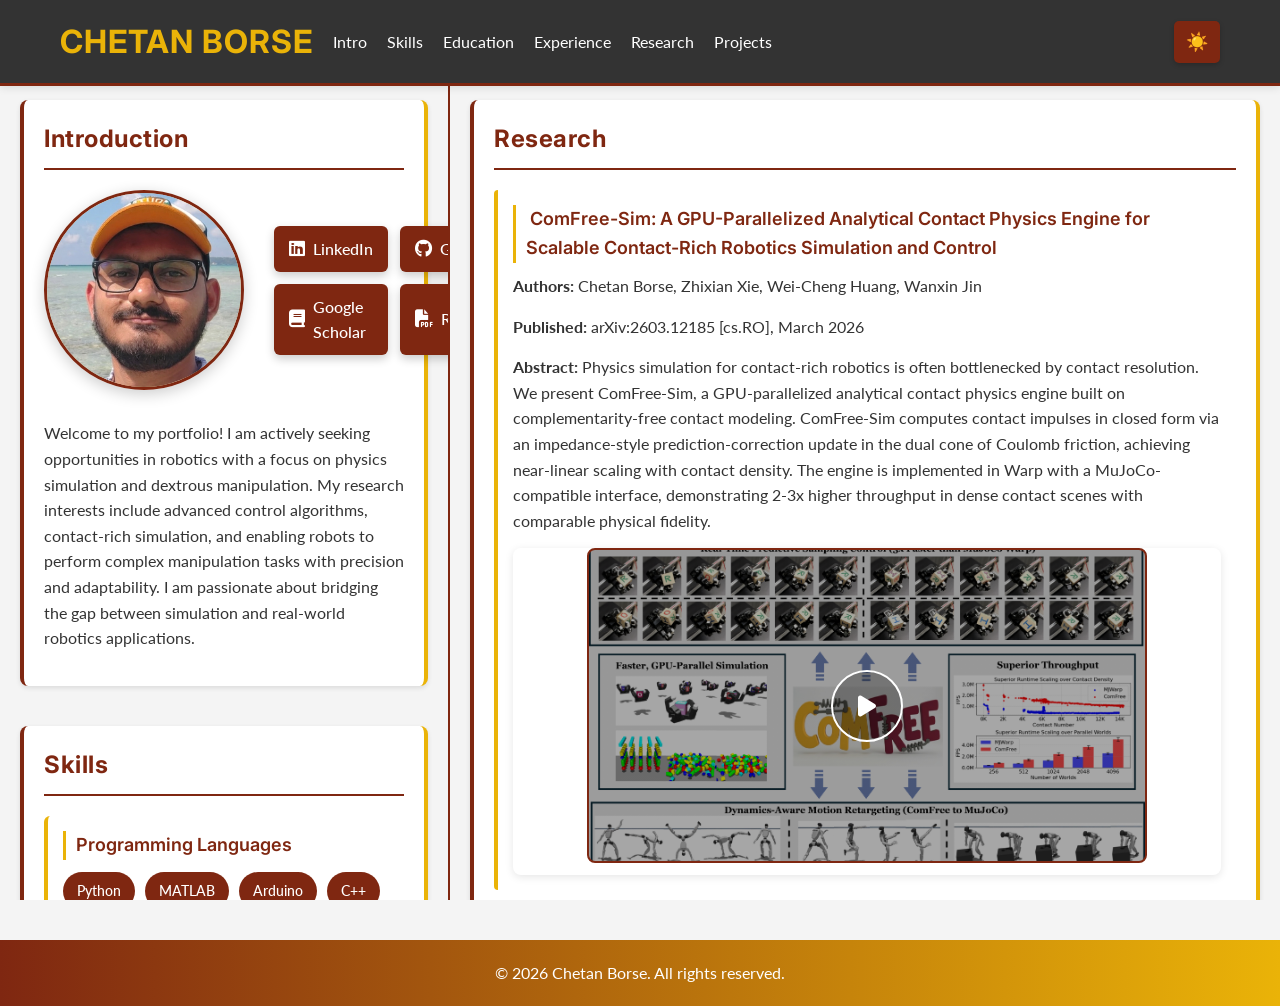
==== index.html @ cc803d91 "Use images/icon.png as site favicon" ====
<!DOCTYPE html>
<html lang="en">
<head>
    <meta charset="UTF-8">
    <meta name="viewport" content="width=device-width, initial-scale=1.0">
    <script>
        (function () {
            if (window.location.pathname.endsWith('/mobile.html')) {
                return;
            }

            const ua = navigator.userAgent || navigator.vendor || window.opera;
            const isPhoneByUA = /iPhone|Android.+Mobile|Windows Phone|BlackBerry|Opera Mini|IEMobile/i.test(ua);
            const isNarrowTouchDevice = window.matchMedia('(max-width: 768px)').matches && window.matchMedia('(pointer: coarse)').matches;
            const isPhone = isPhoneByUA || isNarrowTouchDevice;

            if (isPhone) {
                window.location.replace('/mobile.html');
            }
        })();
    </script>
    <title>Chetan Borse</title>
    <link rel="icon" type="image/png" href="images/icon.png">
    <link rel="apple-touch-icon" href="images/icon.png">
    <link rel="stylesheet" href="https://cdnjs.cloudflare.com/ajax/libs/font-awesome/6.4.0/css/all.min.css">
    <link rel="stylesheet" href="css/style.css">
</head>
<body>
    <header>
        <nav>
            <div class="nav-container">
                <h1>CHETAN BORSE</h1>
                <ul>
                    <li><a href="#intro">Intro</a></li>
                    <li><a href="#skills">Skills</a></li>
                    <li><a href="#education">Education</a></li>
                    <li><a href="#experience">Experience</a></li>
                    <li><a href="#research">Research</a></li>
                    <li><a href="#projects">Projects</a></li>
                </ul>
                <button id="mode-toggle" class="nav-btn">☀️</button>
                <button id="theme-cycle" class="nav-btn">🎨</button>
            </div>
        </nav>
    </header>

    <!-- Floating Spotify Player (disabled)
    <div id="spotify-widget" class="spotify-widget">
        <span id="play-prompt" class="play-prompt">Click to play 🎶<br></span>
        <div class="spotify-widget-header" id="spotify-widget-header">
            <span>🎵 Now Playing</span>
            <button id="spotify-collapse-btn" class="spotify-collapse-btn">−</button>
        </div>
        <div class="spotify-widget-content" id="spotify-widget-content">
            <iframe id="spotify-iframe" src="https://open.spotify.com/embed/playlist/29OulTJXxAycqLHrFMNLlX?utm_source=generator" width="100%" height="80" frameBorder="0" allowfullscreen="" allow="autoplay; clipboard-write; encrypted-media; fullscreen; picture-in-picture" loading="lazy"></iframe>
        </div>
    </div>
    -->

    <main>
        <div class="columns-container">
            <div class="column left-column">
                <section id="intro">
                    <h2>Introduction</h2>
                    <div class="intro-container">
                        <div class="intro-top">
                            <img src="images/photo.png" alt="Profile Photo" class="profile-photo">
                            <div class="social-links-intro">
                                <a href="https://linkedin.com/in/chetanborse1999" target="_blank" class="social-link">
                                    <i class="fab fa-linkedin"></i> LinkedIn
                                </a>
                                <a href="https://github.com/chetanborse1999" target="_blank" class="social-link">
                                    <i class="fab fa-github"></i> GitHub
                                </a>
                                <a href="https://scholar.google.com/citations?view_op=list_works&hl=en&authuser=1&hl=en&user=rGBt9IkAAAAJ&authuser=1" target="_blank" class="social-link">
                                    <i class="fas fa-book"></i> Google Scholar
                                </a>
                                <a href="/files/Chetan_Borse_Resume.pdf" target="_blank" rel="noopener noreferrer" class="social-link">
                                    <i class="fas fa-file-pdf"></i> Resume
                                </a>
                            </div>
                        </div>
                        <div class="intro-content">
                            <p>Welcome to my portfolio! I am actively seeking opportunities in robotics with a focus on physics simulation and dextrous manipulation. My research interests include advanced control algorithms, contact-rich simulation, and enabling robots to perform complex manipulation tasks with precision and adaptability. I am passionate about bridging the gap between simulation and real-world robotics applications.</p>
                        </div>
                    </div>
                </section>

                <section id="skills">
                    <h2>Skills</h2>
                    <div class="skills-container">
                        <div class="skill-category">
                            <h3>Programming Languages</h3>
                            <div class="skill-tags">
                                <span class="skill-tag">Python</span>
                                <span class="skill-tag">MATLAB</span>
                                <span class="skill-tag">Arduino</span>
                                <span class="skill-tag">C++</span>
                                <span class="skill-tag">Bash</span>
                            </div>
                        </div>
                        <div class="skill-category">
                            <h3>Robotics & Tools</h3>
                            <div class="skill-tags">
                                <span class="skill-tag">ROS</span>
                                <span class="skill-tag">GazeboSim</span>
                                <span class="skill-tag">MuJoCo</span>
                                <span class="skill-tag">NVIDIA Warp</span>
                                <span class="skill-tag">MPC</span>
                                <span class="skill-tag">PyTorch</span>
                            </div>
                        </div>
                        <div class="skill-category">
                            <h3>Design & Manufacturing</h3>
                            <div class="skill-tags">
                                <span class="skill-tag">3D Modeling & Drafting</span>
                                <span class="skill-tag">Solidworks</span>
                                <span class="skill-tag">Fusion360</span>
                                <span class="skill-tag">Cura</span>
                                <span class="skill-tag">3D Printing</span>
                            </div>
                        </div>
                        <div class="skill-category">
                            <h3>Soft Skills</h3>
                            <div class="skill-tags">
                                <span class="skill-tag">Teamwork</span>
                                <span class="skill-tag">Communication & Documentation</span>
                                <span class="skill-tag">Adaptability & Initiative</span>
                            </div>
                        </div>
                    </div>
                </section>

                <section id="education">
                    <h2>Education</h2>
                    <div class="education-item">
                        <div class="education-logo-section">
                            <a href="https://www.asu.edu/" target="_blank" rel="noopener noreferrer" class="entity-link">
                                <img src="images/asu-logo.png" alt="Arizona State University" class="education-logo">
                            </a>
                            <a href="https://www.asu.edu/" target="_blank" rel="noopener noreferrer" class="education-logo-name entity-link">Arizona State University</a>
                        </div>
                        <div class="education-program">Master of Science: Robotics and Autonomous System</div>
                        <div class="education-gpa">GPA: 4.00</div>
                    </div>
                    <div class="education-item">
                        <div class="education-logo-section">
                            <a href="https://vjti.ac.in/" target="_blank" rel="noopener noreferrer" class="entity-link">
                                <img src="images/vjti-logo.png" alt="Veermata Jijabai Technological Institute" class="education-logo">
                            </a>
                            <a href="https://vjti.ac.in/" target="_blank" rel="noopener noreferrer" class="education-logo-name entity-link">VJTI</a>
                        </div>
                        <div class="education-program">Bachelor of Technology: Production Engineering</div>
                        <div class="education-gpa">CPI: 7.08/10</div>
                    </div>
                </section>

                <section id="experience">
                    <h2>Professional Experience</h2>
                    <div class="experience-item">
                        <div class="experience-logo-section">
                            <a href="https://lycanaerospace.com/" target="_blank" rel="noopener noreferrer" class="entity-link">
                                <img src="images/lycan-logo.png" alt="Lycan Aerospace" class="experience-logo">
                            </a>
                            <a href="https://lycanaerospace.com/" target="_blank" rel="noopener noreferrer" class="experience-logo-name entity-link">Lycan</a>
                        </div>
                        <div class="experience-role">
                            <div class="experience-role-main">
                                <div class="experience-title">Design Engineer</div>
                                <div class="experience-company">Lycan Aerospace, Bangalore, Karnataka</div>
                            </div>
                            <div class="experience-meta">
                                <div class="experience-duration">April 2023 - May 2024</div>
                            </div>
                            <ul class="experience-description">
                                <li>Designed structural and payload components for AGROS, a 10L-capacity pesticide-sprayer quadcopter</li>
                                <li>Created detailed 2D manufacturing drawings and coordinated with suppliers to ensure design intent was met</li>
                                <li>Collaborated with Systems Integration and Embedded Systems engineers to optimize component layout and mounting</li>
                                <li>Utilized in-house 3D printers for rapid prototyping and validation of structural parts</li>
                            </ul>
                        </div>
                    </div>
                    <div class="experience-item">
                        <div class="experience-logo-section">
                            <a href="https://www.tcs.com/" target="_blank" rel="noopener noreferrer" class="entity-link">
                                <img src="images/tcs-logo.jpg" alt="Tata Consultancy Services" class="experience-logo">
                            </a>
                            <a href="https://www.tcs.com/" target="_blank" rel="noopener noreferrer" class="experience-logo-name entity-link">TCS</a>
                        </div>
                        <div class="experience-role">
                            <div class="experience-role-main">
                                <div class="experience-title">Systems Engineer</div>
                                <div class="experience-company">Tata Consultancy Services, Mumbai, Maharashtra</div>
                            </div>
                            <div class="experience-meta">
                                <div class="experience-duration">Oct 2021 - May 2022</div>
                            </div>
                            <ul class="experience-description">
                                <li>Supported migration from legacy mainframe systems to an AWS-based Java environment for a U.S.-based car rental client</li>
                                <li>Monitored AWS batch processes, generated reconciliation reports, and resolved discrepancies</li>
                                <li>Assisted senior developers with ticket resolution and process validation</li>
                            </ul>
                        </div>
                    </div>
                </section>
            </div>

            <div class="column right-column">
                <section id="research">
                    <h2>Research</h2>
                    <div class="research-item">
                        <h3><a href="https://irislab.tech/comfree-sim/" target="_blank" rel="noopener noreferrer">ComFree-Sim: A GPU-Parallelized Analytical Contact Physics Engine for Scalable Contact-Rich Robotics Simulation and Control</a></h3>
                        <p><strong>Authors:</strong> Chetan Borse, Zhixian Xie, Wei-Cheng Huang, Wanxin Jin</p>
                        <p><strong>Published:</strong> arXiv:2603.12185 [cs.RO], March 2026</p>
                        <p><strong>Abstract:</strong> Physics simulation for contact-rich robotics is often bottlenecked by contact resolution. We present ComFree-Sim, a GPU-parallelized analytical contact physics engine built on complementarity-free contact modeling. ComFree-Sim computes contact impulses in closed form via an impedance-style prediction-correction update in the dual cone of Coulomb friction, achieving near-linear scaling with contact density. The engine is implemented in Warp with a MuJoCo-compatible interface, demonstrating 2-3x higher throughput in dense contact scenes with comparable physical fidelity.</p>
                        <div class="research-video">
                            <button
                                id="research-video-trigger"
                                class="research-video-trigger"
                                type="button"
                                data-video-src="videos/comfree_teaser_sped_up_v2.mp4"
                                aria-label="Play research teaser video"
                            >
                                <span class="research-video-play-icon"><i class="fas fa-play"></i></span>
                            </button>
                            <div id="research-video-player" class="research-video-player"></div>
                        </div>
                    </div>
                    <!-- Add more research items as needed -->
                </section>

                <section id="projects">
                    <h2>Projects</h2>
                    <div id="projects-container">
                        <div class="project-item">
                            <div class="project-content">
                                <h3><a href="https://irislab.tech/comfree-sim#results-tabs-1" target="_blank" rel="noopener noreferrer" class="project-title-link">Sampling Based MPC for Manipulation using ComFree-Sim</a></h3>
                                <p><strong>Duration:</strong> December 2025 - February 2026</p>
                                <ul>
                                    <li>Developed sampling-based Model Predictive Control for robot manipulation tasks leveraging GPU-parallelized contact physics engine</li>
                                    <li>Demonstrated efficient trajectory optimization in contact-rich scenarios using ComFree-Sim</li>
                                </ul>
                            </div>
                            <a href="https://irislab.tech/comfree-sim#results-tabs-1" target="_blank" rel="noopener noreferrer" class="project-media-link">
                                <video width="400" height="315" autoplay loop muted class="project-image">
                                    <source src="videos/objects_grid.mp4" type="video/mp4">
                                    Your browser does not support the video tag.
                                </video>
                            </a>
                        </div>
                        <div class="project-item">
                            <div class="project-content">
                                <h3><a href="https://github.com/chetanborse1999/auv_path_planning" target="_blank" rel="noopener noreferrer" class="project-title-link">Path Planning for Autonomous Underwater Vehicle (AUV)</a></h3>
                                <p><strong>Duration:</strong> March 2025 - May 2025</p>
                                <ul>
                                    <li>Simulated AUV navigation in a GPS-denied underwater environment using "UUV Simulator" built in ROS Gazebo</li>
                                    <li>Implemented A* path planning with LiDAR-based obstacle detection and occupancy grid mapping</li>
                                    <li>Fused DVL and IMU data for odometry</li>
                                </ul>
                            </div>
                            <a href="https://github.com/chetanborse1999/auv_path_planning" target="_blank" rel="noopener noreferrer" class="project-media-link">
                                <video width="400" height="315" autoplay loop muted class="project-image">
                                    <source src="videos/auv.mp4" type="video/mp4">
                                    Your browser does not support the video tag.
                                </video>
                            </a>
                        </div>
                        <div class="project-item">
                            <div class="project-content">
                                <h3><a href="https://github.com/chetanborse1999/multi-robot-debris-detection-mapping" target="_blank" rel="noopener noreferrer" class="project-title-link">Debris Detection using Swarm Robots</a></h3>
                                <p><strong>Duration:</strong> October 2024 - December 2024</p>
                                <ul>
                                    <li>Designed and implemented a decentralized mapping algorithm in MATLAB for multi-robot systems to identify and localize debris in an unexplored domain</li>
                                    <li>Developed distributed map-sharing techniques enabling agents to collaboratively merge local maps into a unified global debris field map</li>
                                </ul>
                            </div>
                            <a href="https://github.com/chetanborse1999/multi-robot-debris-detection-mapping" target="_blank" rel="noopener noreferrer" class="project-media-link">
                                <video width="400" height="315" autoplay loop muted class="project-image">
                                    <source src="videos/multi_robot_systems.mp4" type="video/mp4">
                                    Your browser does not support the video tag.
                                </video>
                            </a>
                        </div>
                        <div class="project-item">
                            <div class="project-content">
                                <h3><a href="https://github.com/kpangaon-GOW/EEE598-RL-Robotics-ExtraCredit" target="_blank" rel="noopener noreferrer" class="project-title-link">Generalizing Object Manipulation using Goal Conditioned Reinforcement Learning</a></h3>
                                <p><strong>Duration:</strong> October 2025 - December 2025</p>
                                <ul>
                                    <li>Reproduced the key results from the original ECRL paper.</li>
                                    <li>Trained policies using a Transformer-based actor-critic architecture with entity-centric representations (Deep Latent Particles).</li>
                                    <li>Achieved state-of-the-art compositional generalization.</li>
                                </ul>
                            </div>
                            <a href="https://github.com/kpangaon-GOW/EEE598-RL-Robotics-ExtraCredit" target="_blank" rel="noopener noreferrer" class="project-media-link">
                                <video width="400" height="315" autoplay loop muted class="project-image">
                                    <source src="videos/ecrl.mp4" type="video/mp4">
                                    Your browser does not support the video tag.
                                </video>
                            </a>
                        </div>
                        <div class="project-item hidden-project">
                            <div class="project-content">
                                <h3>Enhancing Visuomotor Diffusion Policy with AdaLN-Zero</h3>
                                <p><strong>Duration:</strong> March 2025 - May 2025</p>
                                <ul>
                                    <li>Improved the training stability of diffusion policy networks for robot trajectory generation by integrating Adaptive Layer Normalization Zero (AdaLN-Zero) into Transformer-based architectures</li>
                                    <li>Addressed training instability and high computational cost in long-horizon visuomotor tasks</li>
                                </ul>
                            </div>
                            <div class="project-media-link">
                                <video width="400" height="315" autoplay loop muted class="project-image">
                                    <source src="videos/push_t.mp4" type="video/mp4">
                                    Your browser does not support the video tag.
                                </video>
                            </div>
                        </div>
                        <div class="project-item hidden-project">
                            <div class="project-content">
                                <h3><a href="https://github.com/chetanborse1999/Rover-One" target="_blank" rel="noopener noreferrer" class="project-title-link">Rover-One</a></h3>
                                <p><strong>Duration:</strong> January 2022 - April 2022</p>
                                <ul>
                                    <li>Designed and built a 6-wheel Rover-One platform based on a rocker-bogie suspension with a differential linkage for stable traversal on uneven terrain.</li>
                                    <li>Integrated a mechatronics stack with Arduino Mega, L298N motor drivers, MG995 servos, and Johnson drive motors, including remote and serial control pipelines.</li>
                                    <li>Implemented and validated multiple mobility modes including variable-radius steering, spot turns, and strafing for agile maneuvering.</li>
                                    <li>Developed Rover-Sim in ROS Noetic and Gazebo 11 with URDF/SDF models, gazebo_ros_control integration, and keyboard teleoperation to test behavior before hardware deployment.</li>
                                </ul>
                            </div>
                            <a href="https://github.com/chetanborse1999/Rover-One" target="_blank" rel="noopener noreferrer" class="project-media-link">
                                <video width="400" height="315" autoplay loop muted class="project-image">
                                    <source src="videos/rover_one.mp4" type="video/mp4">
                                    Your browser does not support the video tag.
                                </video>
                            </a>
                        </div>
                    </div>
                    <button id="show-more-btn" class="show-more-btn">Show More Projects</button>
                </section>
            </div>
        </div>
    </main>

    <footer>
        <div class="footer-container">
            <p>&copy; 2026 Chetan Borse. All rights reserved.</p>
        </div>
    </footer>

    <script src="js/script.js"></script>
</body>
</html>
---- css/style.css ----
@import url('https://fonts.googleapis.com/css2?family=Playfair+Display:wght@700&family=Inter:wght@400;500;600;700&family=Lato:wght@400;500&display=swap');

/* Reset and base styles */
* {
    margin: 0;
    padding: 0;
    box-sizing: border-box;
}

/* CSS Variables for Themes */
:root {
    --primary-color: #7F2711;
    --secondary-color: #eab308;
    --bg-color: #f4f4f4;
    --text-color: #333;
    --section-bg: #fff;
    --header-bg: #333;
    --border-color: #7F2711;
    --link-color: #7F2711;
    --accent-color: #555;
}

/* Maroon + Gold Theme - Light */
body.indigo.light {
    --primary-color: #7F2711;
    --secondary-color: #eab308;
    --bg-color: #f4f4f4;
    --text-color: #333;
    --section-bg: #fff;
    --header-bg: #333;
    --border-color: #7F2711;
    --link-color: #7F2711;
    --accent-color: #555;
}

/* Maroon + Gold Theme - Dark */
body.indigo.dark {
    --primary-color: #d9534f;
    --secondary-color: #fcd34d;
    --bg-color: #121212;
    --text-color: #e0e0e0;
    --section-bg: #1e1e1e;
    --header-bg: #1e1e1e;
    --border-color: #fcd34d;
    --link-color: #d9534f;
    --accent-color: #ccc;
}

body {
    font-family: 'Lato', sans-serif;
    line-height: 1.6;
    color: var(--text-color);
    background-color: var(--bg-color);
    transition: background-color 0.3s, color 0.3s;
    display: flex;
    flex-direction: column;
    height: 100vh;
    margin: 0;
    overflow: hidden;
}

body.indigo.light {
    cursor: url("data:image/svg+xml,%3Csvg xmlns='http://www.w3.org/2000/svg' width='24' height='24' viewBox='0 0 24 24'%3E%3Cpath fill='%237F2711' stroke='%23ffffff' stroke-width='1.5' d='M4 3l7 16 2.5-5.5L19 11z'/%3E%3C/svg%3E") 2 2, auto;
}

body.indigo.light a:hover,
body.indigo.light button:hover,
body.indigo.light [role="button"]:hover,
body.indigo.light input[type="button"]:hover,
body.indigo.light input[type="submit"]:hover,
body.indigo.light input[type="reset"]:hover {
    cursor: pointer;
}

body.indigo.dark {
    cursor: url("data:image/svg+xml,%3Csvg xmlns='http://www.w3.org/2000/svg' width='24' height='24' viewBox='0 0 24 24'%3E%3Cpath fill='%23fcd34d' stroke='%23ffffff' stroke-width='1.5' d='M4 3l7 16 2.5-5.5L19 11z'/%3E%3C/svg%3E") 2 2, auto;
}

body.indigo.dark a:hover,
body.indigo.dark button:hover,
body.indigo.dark [role="button"]:hover,
body.indigo.dark input[type="button"]:hover,
body.indigo.dark input[type="submit"]:hover,
body.indigo.dark input[type="reset"]:hover {
    cursor: pointer;
}

@media (hover: none), (pointer: coarse) {
    body,
    body a,
    body button,
    body [role="button"] {
        cursor: auto;
    }
}

/* Header and Navigation */
header {
    background-color: var(--header-bg);
    color: #fff;
    padding: 1rem 0;
    position: fixed;
    width: 100%;
    top: 0;
    z-index: 1000;
    transition: background-color 0.3s;
    border-bottom: 3px solid var(--primary-color);
    box-shadow: 0 2px 8px rgba(0, 0, 0, 0.1);
}

.nav-container {
    max-width: 1200px;
    margin: 0 auto;
    display: flex;
    justify-content: space-between;
    align-items: center;
    padding: 0 20px;
}

nav h1 {
    margin-bottom: 0;
    color: var(--secondary-color);
    display: inline-block;
    font-weight: bold;
    font-family: 'Inter', sans-serif;
    font-size: 32px;
    letter-spacing: 1px;
    white-space: nowrap;
    background: linear-gradient(
        120deg,
        var(--secondary-color) 0%,
        var(--secondary-color) 45%,
        #fff6cc 49%,
        #ffffff 50%,
        #fff6cc 51%,
        var(--secondary-color) 55%,
        var(--secondary-color) 100%
    );
    background-size: 240% 100%;
    background-position: 120% 0;
    -webkit-background-clip: text;
    background-clip: text;
    -webkit-text-fill-color: transparent;
    animation: name-glint 4s linear infinite;
}

@keyframes name-glint {
    0%,
    76% {
        background-position: 120% 0;
    }
    90% {
        background-position: -120% 0;
    }
    90.1%,
    100% {
        background-position: 120% 0;
    }
}

@media (prefers-reduced-motion: reduce) {
    nav h1 {
        animation: none;
        background-position: 0 0;
    }
}

nav ul {
    list-style: none;
    display: flex;
}

nav ul li {
    margin-left: 20px;
}

nav ul li a {
    color: #fff;
    text-decoration: none;
    transition: color 0.3s, border-bottom 0.3s;
    border-bottom: 2px solid transparent;
    padding-bottom: 3px;
}

nav ul li a:hover {
    color: var(--secondary-color);
    border-bottom-color: var(--secondary-color);
}

/* Navigation Buttons */
.nav-btn {
    background: var(--primary-color);
    color: #fff;
    border: none;
    padding: 10px 12px;
    cursor: pointer;
    border-radius: 5px;
    transition: transform 0.2s, box-shadow 0.3s;
    font-size: 18px;
    margin-left: 3px;
    box-shadow: 0 2px 5px rgba(0, 0, 0, 0.2);
}

.nav-btn:first-of-type {
    margin-left: auto;
}

#theme-cycle {
    display: none;
}

.nav-btn:hover {
    transform: scale(1.1) rotate(5deg);
    box-shadow: 0 4px 12px rgba(0, 0, 0, 0.3);
}

.nav-btn:active {
    transform: scale(0.95);
}

/* Play Prompt */
.play-prompt {
    color: var(--text-color);
    background-color: var(--secondary-color);
    font-weight: 600;
    font-size: 12px;
    padding: 8px 12px;
    border-radius: 8px;
    text-align: center;
    line-height: 1.4;
    animation: fadeOutPrompt 3s ease-in-out forwards;
    position: absolute;
    bottom: 100%;
    left: 50%;
    transform: translateX(-50%);
    margin-bottom: 8px;
    white-space: nowrap;
    box-shadow: 0 2px 8px rgba(0, 0, 0, 0.2);
    z-index: 1000;
}

.play-prompt::after {
    content: '';
    position: absolute;
    bottom: -8px;
    left: 50%;
    transform: translateX(-50%);
    width: 0;
    height: 0;
    border-left: 6px solid transparent;
    border-right: 6px solid transparent;
    border-top: 8px solid var(--secondary-color);
}

@keyframes fadeOutPrompt {
    0% {
        opacity: 1;
    }
    70% {
        opacity: 1;
    }
    100% {
        opacity: 0;
        visibility: hidden;
    }
}

/* Floating Spotify Widget */
.spotify-widget {
    position: fixed;
    bottom: 20px;
    right: 20px;
    width: 352px;
    background: var(--section-bg);
    border-radius: 12px;
    box-shadow: 0 4px 20px rgba(0, 0, 0, 0.3);
    z-index: 999;
    overflow: visible;
    transition: all 0.3s ease;
}

.spotify-widget.collapsed {
    width: 100px;
}

.spotify-widget-header {
    background: var(--primary-color);
    color: #fff;
    padding: 12px 15px;
    display: flex;
    justify-content: space-between;
    align-items: center;
    cursor: pointer;
    font-weight: 600;
    user-select: none;
}

.spotify-widget-header:hover {
    background: var(--primary-color);
    opacity: 0.9;
}

.spotify-collapse-btn {
    background: none;
    border: none;
    color: #fff;
    font-size: 20px;
    cursor: pointer;
    padding: 0 5px;
    transition: transform 0.3s;
}

.spotify-collapse-btn:hover {
    transform: scale(1.2);
}

.spotify-widget-content {
    padding: 10px 15px 15px 15px;
    display: flex;
    flex-direction: column;
    align-items: center;
    gap: 8px;
    max-height: 150px;
    overflow: hidden;
    transition: max-height 0.3s ease;
}

.spotify-widget.collapsed .spotify-widget-content {
    max-height: 0;
    padding: 0 15px;
}

/* Main content */
main {
    margin-top: 80px;
    display: flex;
    height: calc(100vh - 80px);
    width: 100%;
}

.columns-container {
    display: flex;
    width: 100%;
    gap: 0;
}

.column {
    flex: 1;
    overflow-y: auto;
    overflow-x: hidden;
    padding: 20px;
    scrollbar-width: none;
    -ms-overflow-style: none;
}

.column::-webkit-scrollbar {
    display: none;
}

.left-column {
    max-width: 35%;
}

.right-column {
    max-width: 65%;
    border-left: 2px solid var(--primary-color);
}

.column section {
    max-width: 100%;
}

/* Intro Section */
.intro-container {
    display: flex;
    flex-direction: column;
    gap: 30px;
}

.intro-top {
    display: flex;
    align-items: center;
    gap: 30px;
}

.intro-content {
    flex: 1;
    width: 100%;
}

.profile-photo {
    width: 200px;
    height: 200px;
    border-radius: 50%;
    border: 3px solid var(--primary-color);
    box-shadow: 0 4px 15px rgba(0, 0, 0, 0.2), inset 0 0 10px var(--secondary-color);
    object-fit: cover;
    flex-shrink: 0;
    transition: transform 0.3s, box-shadow 0.3s;
}

.profile-photo:hover {
    transform: scale(1.05) rotate(2deg);
    box-shadow: 0 6px 20px rgba(0, 0, 0, 0.3), inset 0 0 15px var(--secondary-color);
}

/* Intro Social Links */
.social-links-intro {
    display: grid;
    grid-template-columns: 1fr 1fr;
    gap: 12px;
    flex: 1;
}

.spotify-embed {
    margin-top: 25px;
    display: flex;
    justify-content: center;
}

.spotify-embed iframe {
    max-width: 100%;
    border-radius: 12px;
}

.social-link {
    display: inline-flex;
    align-items: center;
    padding: 10px 15px;
    background: var(--primary-color);
    color: #fff;
    text-decoration: none;
    border-radius: 6px;
    transition: transform 0.3s, box-shadow 0.3s;
    box-shadow: 0 4px 10px rgba(0, 0, 0, 0.2);
    font-weight: 500;
    gap: 8px;
}

.social-link:hover {
    transform: translateY(-3px) scale(1.05);
    box-shadow: 0 6px 15px rgba(0, 0, 0, 0.3);
}

.social-link i {
    font-size: 18px;
}

.social-link span {
    display: flex;
    align-items: center;
    gap: 6px;
}

/* Education and Experience Items */
.education-item {
    display: grid;
    grid-template-columns: 0.8fr 1.8fr 0.8fr;
    gap: 20px;
    margin-bottom: 20px;
    padding-bottom: 20px;
    border-bottom: 2px solid var(--primary-color);
    align-items: center;
}

.experience-item {
    display: grid;
    grid-template-columns: 0.8fr 2.6fr;
    column-gap: 20px;
    margin-bottom: 20px;
    padding-bottom: 20px;
    border-bottom: 2px solid var(--primary-color);
    align-items: start;
}

.experience-item:last-of-type {
    border-bottom: none;
    margin-bottom: 0;
}

.experience-logo-section {
    display: flex;
    flex-direction: column;
    align-items: center;
    gap: 8px;
}

.experience-logo {
    width: 80px;
    height: 80px;
    object-fit: contain;
    border-radius: 8px;
}

.experience-logo-name {
    font-size: 14px;
    text-align: center;
    color: var(--text-color);
    font-weight: 500;
}

.experience-role {
    grid-column: 2;
    display: grid;
    grid-template-columns: 1fr auto;
    grid-template-rows: auto auto;
    column-gap: 20px;
    row-gap: 10px;
}

.experience-role-main {
    grid-column: 1;
    grid-row: 1;
}

.experience-title {
    font-weight: 600;
    color: var(--primary-color);
    font-size: 16px;
}

.experience-company {
    color: var(--text-color);
    font-size: 14px;
}

.experience-description {
    margin: 0;
    padding-left: 18px;
    grid-column: 1 / 3;
    grid-row: 2;
}

.experience-description li {
    margin-bottom: 6px;
}

.experience-description li::marker {
    color: var(--secondary-color);
}

.experience-meta {
    grid-column: 2;
    grid-row: 1;
    justify-self: end;
    align-self: start;
    text-align: right;
}

.experience-duration {
    color: var(--accent-color);
    font-size: 13px;
    font-weight: 600;
    white-space: nowrap;
}

.experience-item:last-of-type {
    border-bottom: none;
    margin-bottom: 0;
}

.education-logo-section {
    display: flex;
    flex-direction: column;
    align-items: center;
    gap: 8px;
}

.education-logo {
    width: 80px;
    height: 80px;
    object-fit: contain;
    border-radius: 8px;
}

.education-logo-name {
    font-size: 14px;
    text-align: center;
    color: var(--text-color);
    font-weight: 500;
}

.entity-link {
    color: inherit;
    text-decoration: none;
}

.education-program {
    font-weight: 600;
    color: var(--primary-color);
}

.education-gpa {
    font-weight: 600;
    text-align: right;
    color: var(--primary-color);
}

.item-image {
    width: 120px;
    height: 120px;
    border-radius: 8px;
    border: 2px solid var(--border-color);
    object-fit: cover;
    flex-shrink: 0;
    box-shadow: 0 4px 10px rgba(0, 0, 0, 0.2);
    transition: transform 0.3s, box-shadow 0.3s;
}

.item-image:hover {
    transform: scale(1.05);
    box-shadow: 0 6px 15px var(--secondary-color);
}

.item-content {
    flex: 1;
}

.item-content h3 {
    border-left: 3px solid var(--secondary-color);
    padding-left: 10px;
}

.item-content p {
    margin-bottom: 8px;
}

.item-content ul {
    margin-left: 20px;
}

section {
    margin-bottom: 40px;
    padding: 20px;
    background-color: var(--section-bg);
    border-radius: 8px;
    border-left: 4px solid var(--primary-color);
    border-right: 4px solid var(--secondary-color);
    box-shadow: 0 2px 5px rgba(0,0,0,0.1);
    transition: background-color 0.3s, box-shadow 0.3s, border-color 0.3s;
}

section h2 {
    color: var(--primary-color);
    padding-bottom: 10px;
    margin-bottom: 20px;
    font-weight: bold;
    border-bottom: 2px solid var(--primary-color);
    transition: color 0.3s, border-color 0.3s;
    font-family: 'Inter', sans-serif;
    font-size: 24px;
    letter-spacing: 0.5px;
}

section h3 {
    margin-bottom: 10px;
    padding-left: 10px;
    border-left: 3px solid var(--secondary-color);
    color: var(--primary-color);
    transition: color 0.3s;
    font-family: 'Inter', sans-serif;
    font-size: 18px;
    font-weight: 600;
}

section p, section ul {
    margin-bottom: 15px;
    color: var(--text-color);
}

section ul {
    padding-left: 20px;
}

section ul li::marker {
    color: var(--secondary-color);
}

section a {
    color: var(--link-color);
    text-decoration: none;
    transition: color 0.3s, background-color 0.3s;
    padding: 2px 4px;
    border-radius: 3px;
}

section a:hover {
    background-color: var(--primary-color);
    color: #fff;
}

/* Footer */
footer {
    background: linear-gradient(90deg, var(--primary-color), var(--secondary-color));
    color: #fff;
    text-align: center;
    padding: 20px 0;
    margin-top: 40px;
    transition: background 0.3s;
}

.footer-container {
    max-width: 1200px;
    margin: 0 auto;
    padding: 0 20px;
}

/* Skills Section */
.skills-container {
    display: flex;
    flex-direction: column;
    gap: 25px;
}

.skill-category {
    padding: 15px;
    background: var(--section-bg);
    border-radius: 6px;
    border-left: 4px solid var(--secondary-color);
    transition: all 0.3s;
}

.skill-category h3 {
    margin-bottom: 12px;
    color: var(--primary-color);
    font-size: 18px;
}

.skill-tags {
    display: flex;
    flex-wrap: wrap;
    gap: 10px;
}

.skill-tag {
    display: inline-block;
    padding: 8px 14px;
    background: var(--primary-color);
    color: #fff;
    border-radius: 20px;
    font-size: 14px;
    font-weight: 500;
    transition: all 0.3s;
    cursor: default;
}

.skill-tag:hover {
    transform: translateY(-3px);
    box-shadow: 0 4px 12px rgba(0, 0, 0, 0.2);
}

/* Video and Image Borders */
video,
img {
    border: 2px solid var(--border-color);
}

video {
    border-radius: 8px;
}

/* Project, Research, and Activity Items */
.project-item {
    padding: 15px;
    border-left: 4px solid var(--secondary-color);
    border-radius: 4px;
    margin-bottom: 15px;
    transition: all 0.3s;
    background: var(--section-bg);
    display: flex;
    align-items: flex-start;
    gap: 20px;
}

.research-item,
.activity-item {
    padding: 15px;
    border-left: 4px solid var(--secondary-color);
    border-radius: 4px;
    margin-bottom: 15px;
    transition: all 0.3s;
    background: var(--section-bg);
}

.project-content {
    flex: 1;
}

.project-item:hover,
.research-item:hover,
.activity-item:hover {
    box-shadow: 0 4px 12px rgba(0, 0, 0, 0.15);
    transform: translateX(4px);
}

.project-item h3,
.research-item h3,
.activity-item h3 {
    border-left: 3px solid var(--secondary-color);
    padding-left: 10px;
}

.project-title-link {
    color: inherit;
    text-decoration: none;
}

.project-title-link:hover {
    color: var(--secondary-color);
}

.project-media-link {
    display: block;
}

.research-item h3 a {
    color: inherit;
    text-decoration: none;
    transition: color 0.3s;
}

.research-item h3 a:hover {
    color: var(--secondary-color);
}

.research-video {
    margin-top: 15px;
    border-radius: 8px;
    box-shadow: 0 2px 8px rgba(0, 0, 0, 0.1);
    display: flex;
    justify-content: center;
    flex-direction: column;
    align-items: center;
    gap: 12px;
}

.research-video video {
    display: block;
}

.research-video-trigger {
    width: 100%;
    max-width: 560px;
    min-height: 315px;
    border: 2px solid var(--border-color);
    border-radius: 8px;
    background-image: linear-gradient(rgba(0, 0, 0, 0.35), rgba(0, 0, 0, 0.35)), url('../images/teaser.png');
    background-size: cover;
    background-position: center;
    background-repeat: no-repeat;
    color: #fff;
    display: flex;
    flex-direction: column;
    justify-content: center;
    align-items: center;
    cursor: pointer;
    font-family: 'Inter', sans-serif;
    font-weight: 600;
}

.research-video-play-icon {
    width: 72px;
    height: 72px;
    border-radius: 50%;
    border: 2px solid #fff;
    display: inline-flex;
    align-items: center;
    justify-content: center;
    font-size: 24px;
    background: rgba(0, 0, 0, 0.25);
}

.research-video-player {
    width: 100%;
    max-width: 560px;
}

.research-video-player video {
    width: 100%;
    height: auto;
    border-radius: 8px;
    display: block;
}

.project-image {
    max-width: 100%;
    height: auto;
    border-radius: 8px;
    display: block;
    box-shadow: 0 2px 8px rgba(0, 0, 0, 0.1);
    transition: transform 0.3s, box-shadow 0.3s;
    flex-shrink: 0;
}

.project-image:hover {
    transform: scale(1.02);
    box-shadow: 0 4px 12px rgba(0, 0, 0, 0.2);
}

.project-image-crop {
    clip-path: inset(10% 0 10% 0);
}

.hidden-project {
    display: none;
}

.hidden-project.visible {
    display: flex;
}

.show-more-btn {
    margin-top: 20px;
    padding: 12px 30px;
    background: var(--primary-color);
    color: #fff;
    border: none;
    border-radius: 6px;
    font-size: 16px;
    font-weight: 600;
    cursor: pointer;
    transition: all 0.3s;
    align-self: center;
    display: inline-block;
}

.show-more-btn:hover {
    background: var(--secondary-color);
    color: #333;
    transform: translateY(-2px);
    box-shadow: 0 4px 12px rgba(0, 0, 0, 0.2);
}

.show-more-btn.hide {
    display: none;
}

/* Responsive design */
@media (max-width: 768px) {
    .nav-container {
        flex-direction: column;
        text-align: center;
    }

    nav ul {
        margin-top: 10px;
        flex-wrap: wrap;
        justify-content: center;
    }

    nav ul li {
        margin: 5px 10px;
    }

    main {
        flex-direction: column;
        height: auto;
    }

    .columns-container {
        flex-direction: column;
    }

    .column {
        max-width: 100% !important;
        border-left: none !important;
        border-top: 2px solid var(--primary-color);
        padding: 15px;
    }

    .left-column {
        border-left: none;
        border-top: none;
    }

    section {
        padding: 15px;
    }

    .intro-container {
        flex-direction: column;
        gap: 20px;
    }

    .intro-top {
        flex-direction: column;
        align-items: center;
        text-align: center;
    }

    .profile-photo {
        width: 150px;
        height: 150px;
    }

    .intro-content {
        width: 100%;
        text-align: center;
    }

    .social-links-intro {
        width: 100%;
    }

    .project-item {
        flex-direction: column;
        align-items: center;
        text-align: center;
    }

    .project-image {
        max-width: 100%;
        height: auto;
    }

    .education-item {
        grid-template-columns: 1fr;
        align-items: flex-start;
        text-align: left;
    }

    .education-logo-section {
        align-items: flex-start;
    }

    .education-gpa {
        text-align: left;
    }

    .experience-item {
        grid-template-columns: 1fr;
        align-items: flex-start;
        text-align: left;
    }

    .experience-role {
        display: flex;
        flex-direction: column;
        gap: 8px;
    }

    .experience-title,
    .experience-company,
    .experience-description,
    .experience-meta {
        grid-column: auto;
        grid-row: auto;
    }

    .experience-logo-section {
        align-items: flex-start;
    }

    .experience-meta {
        text-align: left;
    }

    .item-image {
        width: 100px;
        height: 100px;
    }

    .item-content h3 {
        border-left: none;
        border-top: 3px solid var(--secondary-color);
        padding-left: 0;
        padding-top: 10px;
    }
}
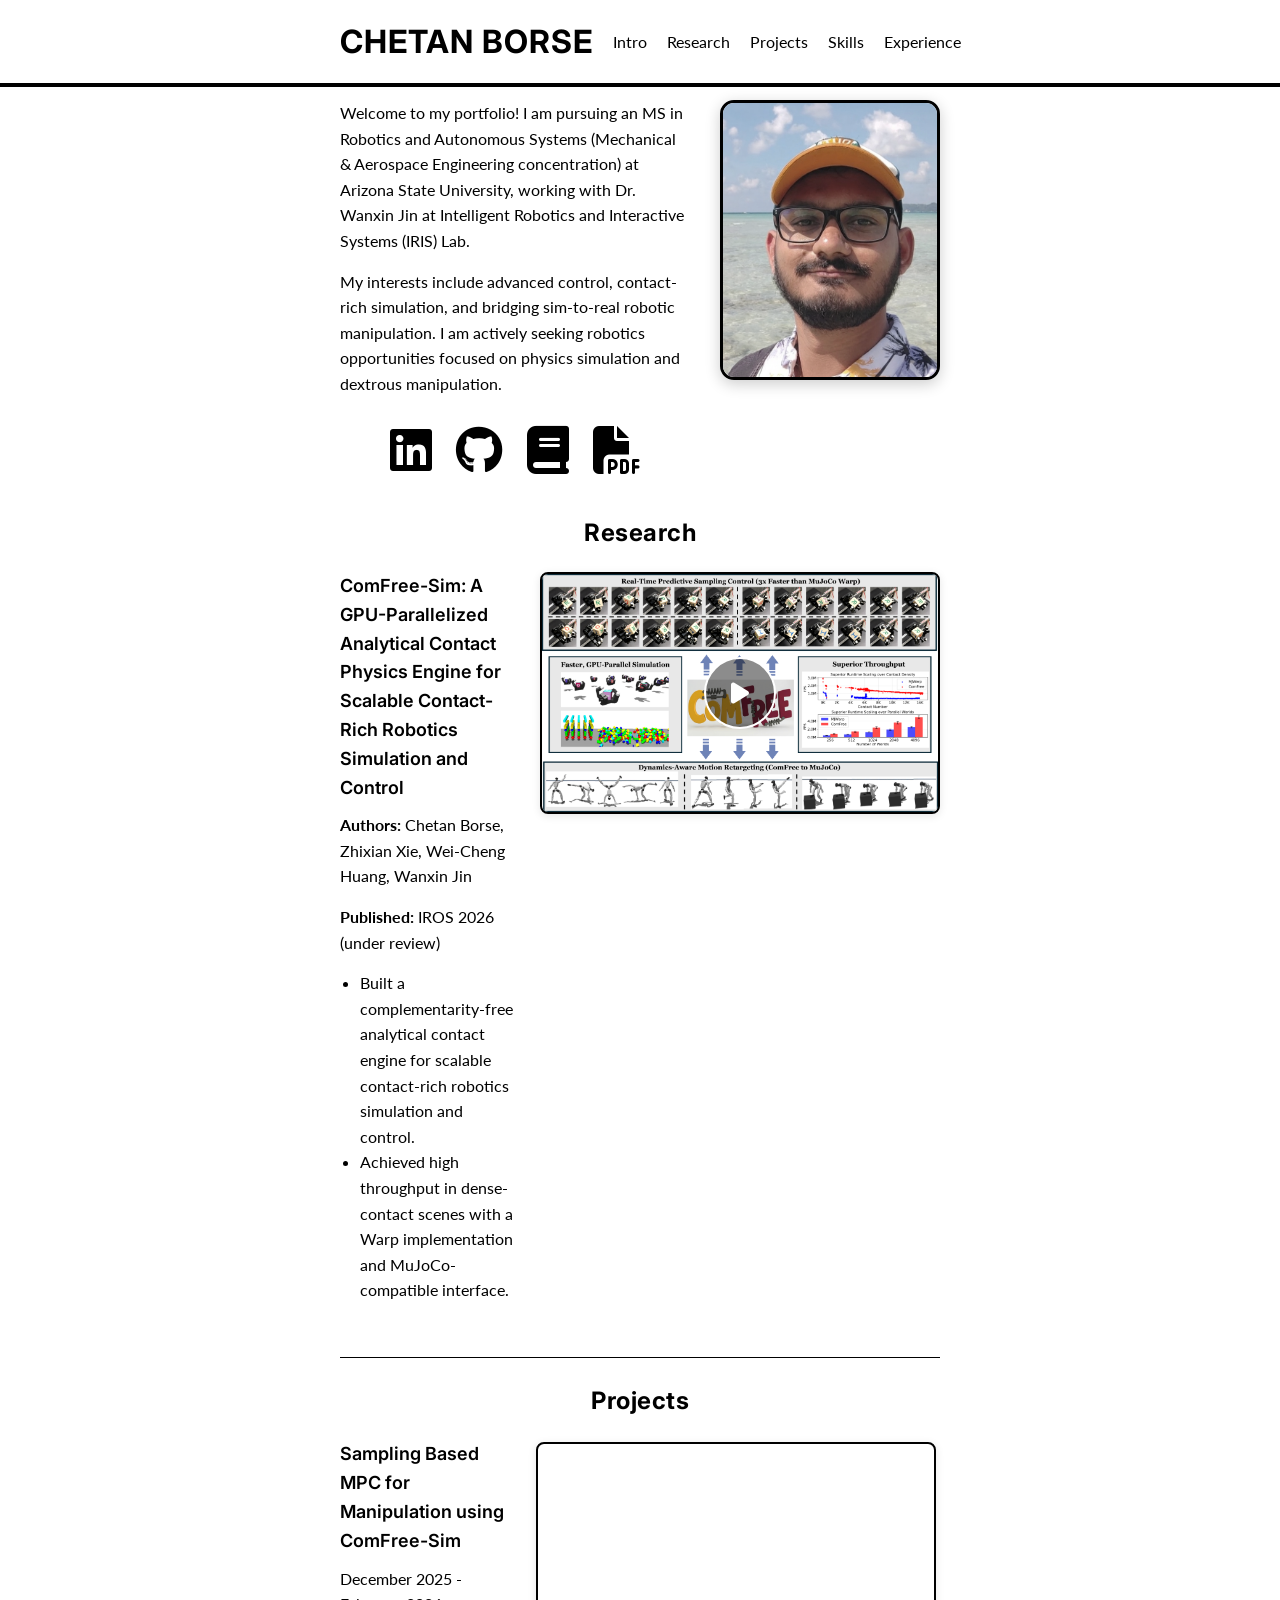
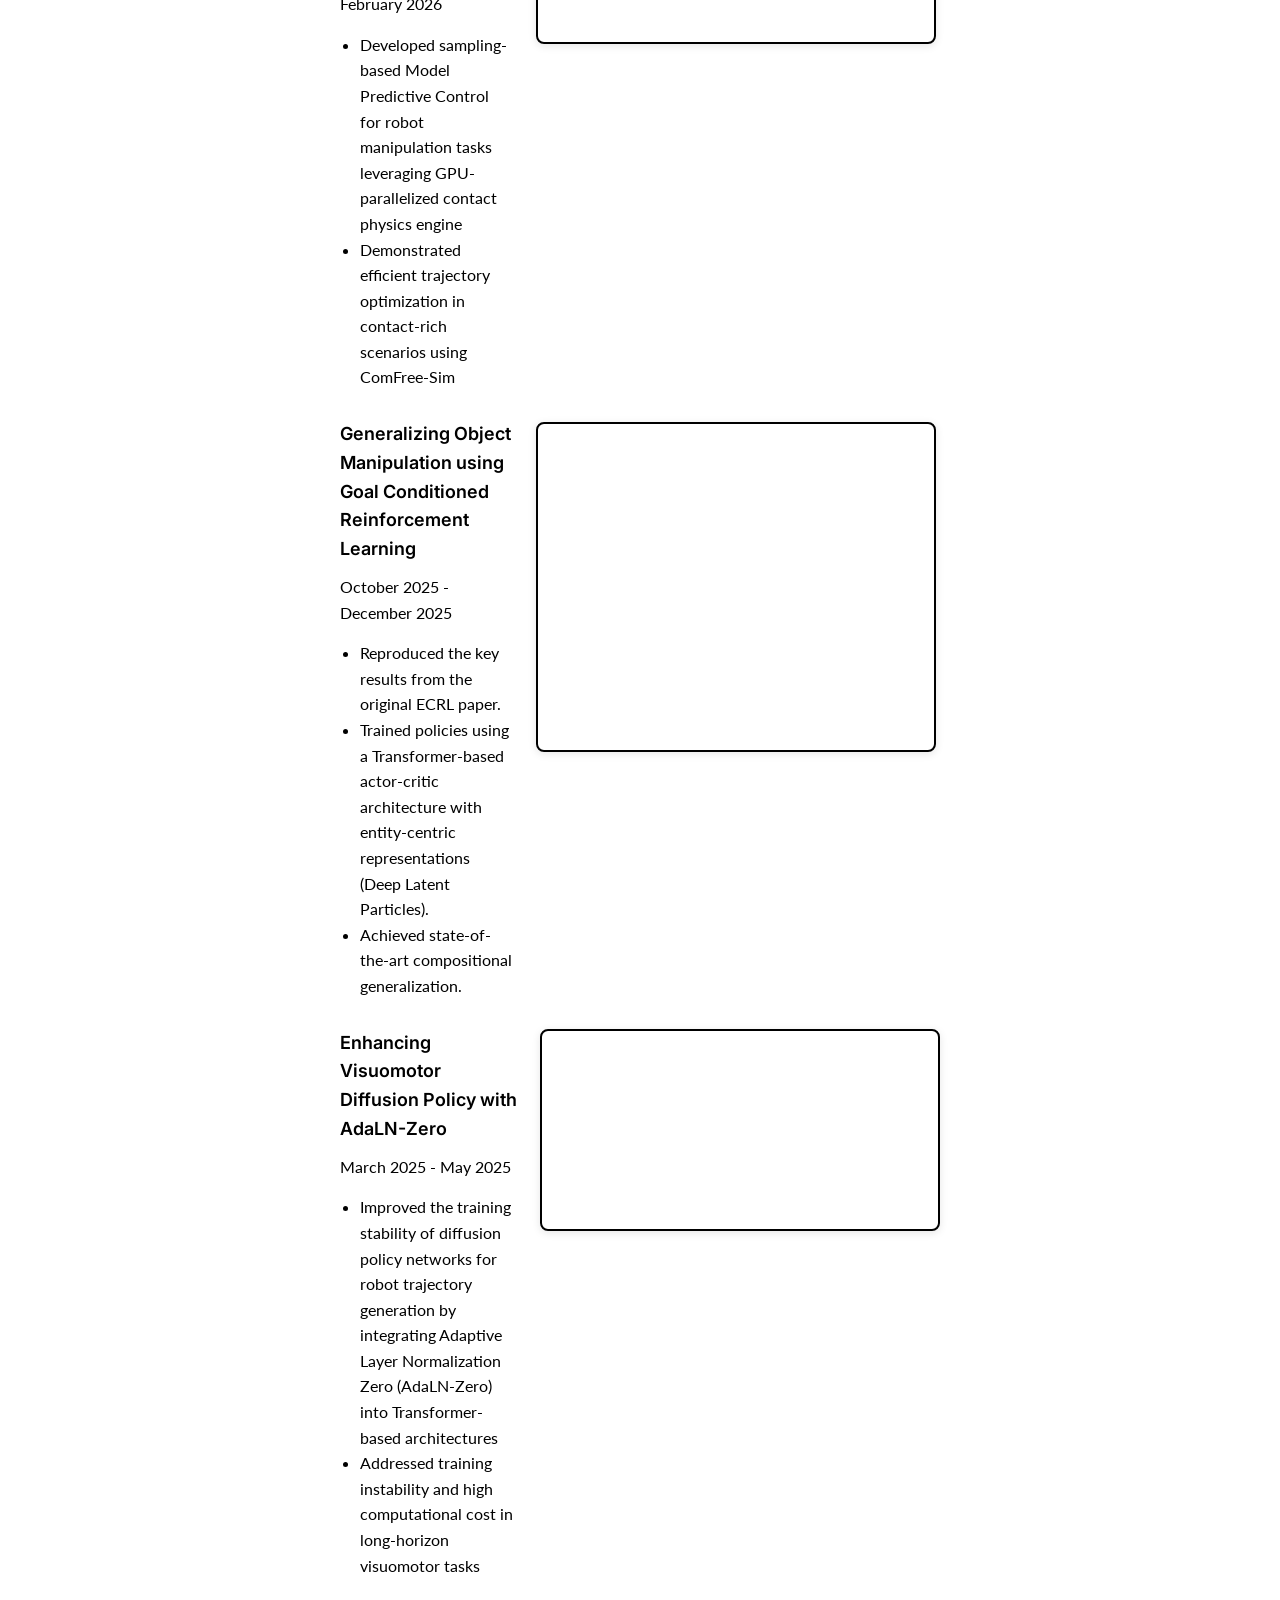
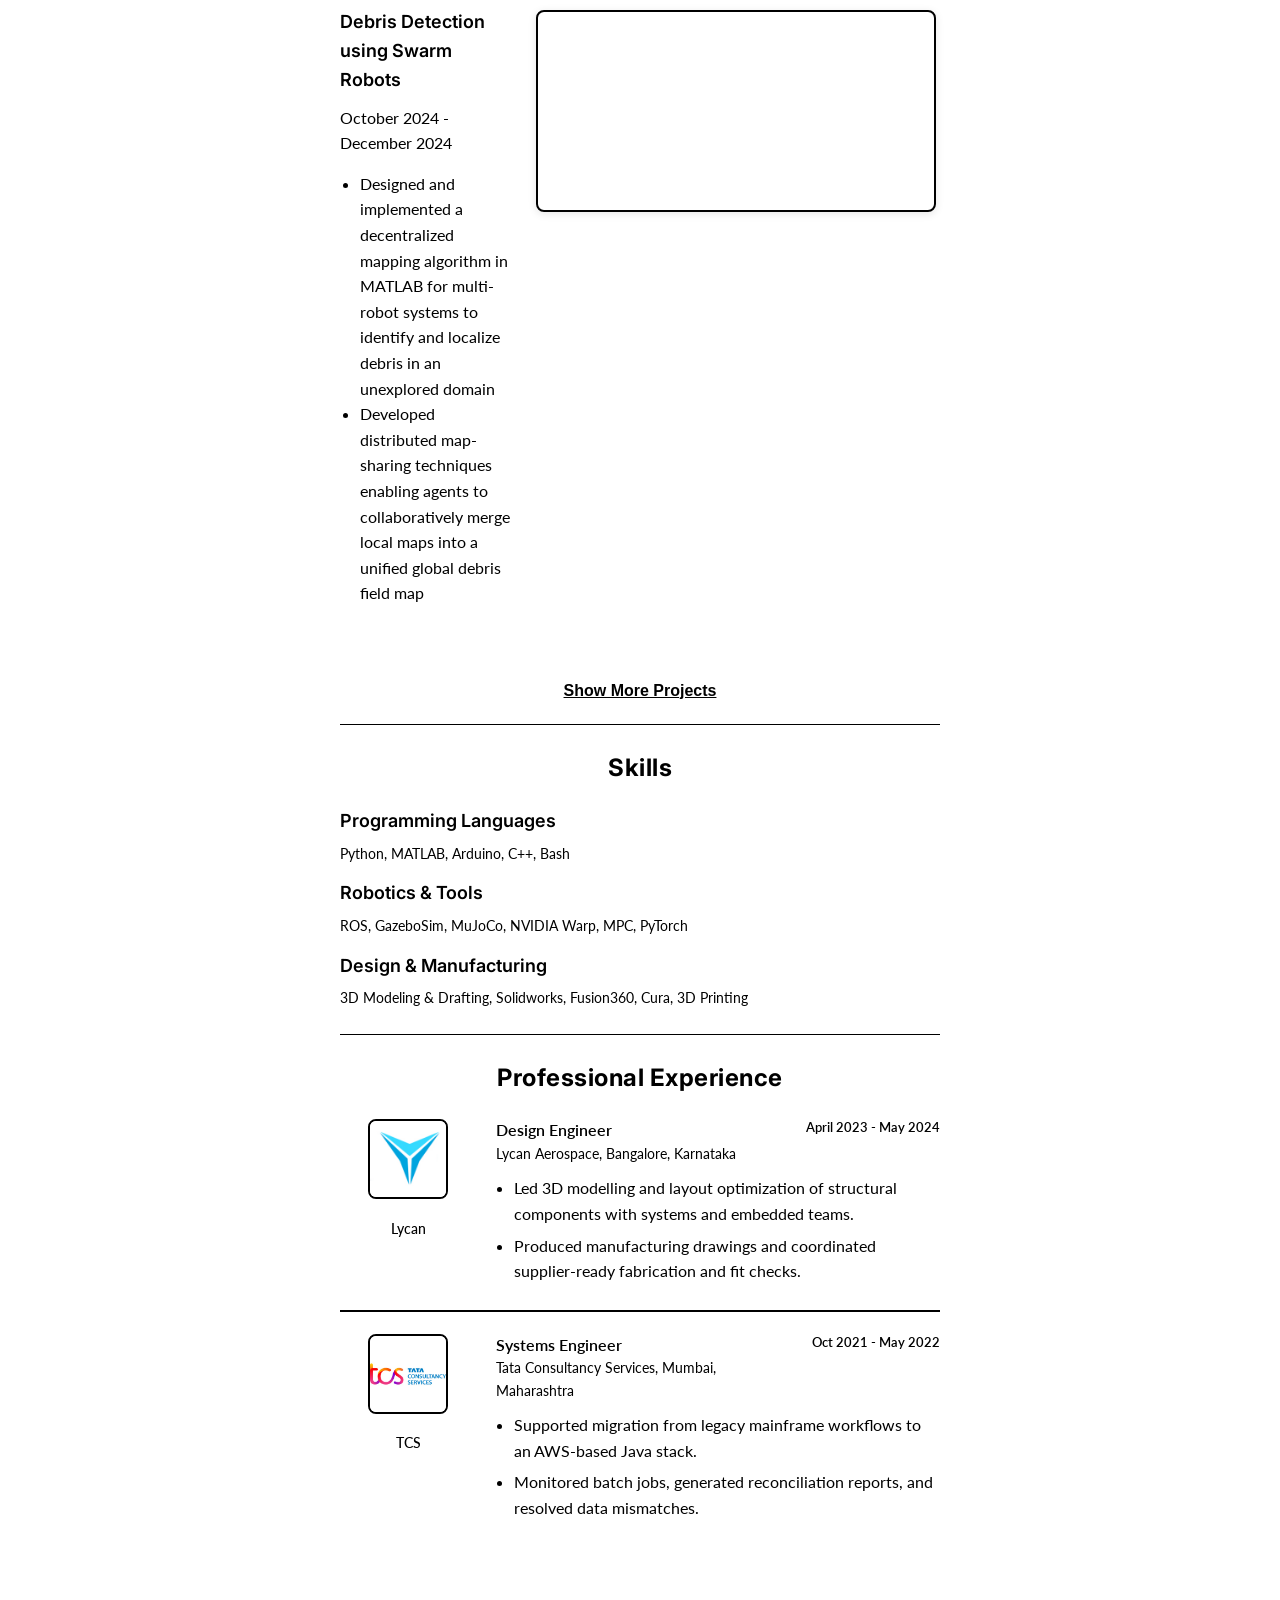
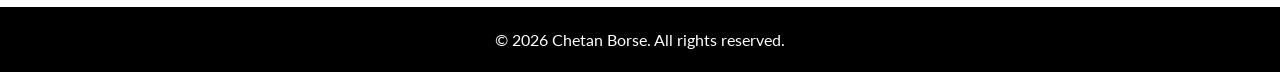
==== commit 5574c761: "Update portfolio content, video UX, and mobile layout" ====
--- a/index.html
+++ b/index.html
@@ -32,14 +32,11 @@
                 <h1>CHETAN BORSE</h1>
                 <ul>
                     <li><a href="#intro">Intro</a></li>
-                    <li><a href="#skills">Skills</a></li>
-                    <li><a href="#education">Education</a></li>
-                    <li><a href="#experience">Experience</a></li>
                     <li><a href="#research">Research</a></li>
                     <li><a href="#projects">Projects</a></li>
+                    <li><a href="#skills">Skills</a></li>
+                    <li><a href="#experience">Experience</a></li>
                 </ul>
-                <button id="mode-toggle" class="nav-btn">☀️</button>
-                <button id="theme-cycle" class="nav-btn">🎨</button>
             </div>
         </nav>
     </header>
@@ -61,29 +58,164 @@
         <div class="columns-container">
             <div class="column left-column">
                 <section id="intro">
-                    <h2>Introduction</h2>
                     <div class="intro-container">
                         <div class="intro-top">
+                            <div class="intro-left">
+                                <div class="intro-content">
+                                    <p>Welcome to my portfolio! I am pursuing an MS in Robotics and Autonomous Systems (Mechanical & Aerospace Engineering concentration) at Arizona State University, working with Dr. Wanxin Jin at Intelligent Robotics and Interactive Systems (IRIS) Lab.</p>
+                                    <p>My interests include advanced control, contact-rich simulation, and bridging sim-to-real robotic manipulation. I am actively seeking robotics opportunities focused on physics simulation and dextrous manipulation. </p>
+                                </div>
+                                <div class="social-links-intro">
+                                    <a href="https://linkedin.com/in/chetanborse1999" target="_blank" rel="noopener noreferrer" class="social-link icon-only" aria-label="LinkedIn" title="LinkedIn">
+                                        <i class="fab fa-linkedin"></i>
+                                    </a>
+                                    <a href="https://github.com/chetanborse1999" target="_blank" rel="noopener noreferrer" class="social-link icon-only" aria-label="GitHub" title="GitHub">
+                                        <i class="fab fa-github"></i>
+                                    </a>
+                                    <a href="https://scholar.google.com/citations?view_op=list_works&hl=en&authuser=1&hl=en&user=rGBt9IkAAAAJ&authuser=1" target="_blank" rel="noopener noreferrer" class="social-link icon-only" aria-label="Google Scholar" title="Google Scholar">
+                                        <i class="fas fa-book"></i>
+                                    </a>
+                                    <a href="/files/Chetan_Borse_Resume.pdf" target="_blank" rel="noopener noreferrer" class="social-link icon-only" aria-label="Resume" title="Resume">
+                                        <i class="fas fa-file-pdf"></i>
+                                    </a>
+                                </div>
+                            </div>
                             <img src="images/photo.png" alt="Profile Photo" class="profile-photo">
-                            <div class="social-links-intro">
-                                <a href="https://linkedin.com/in/chetanborse1999" target="_blank" class="social-link">
-                                    <i class="fab fa-linkedin"></i> LinkedIn
-                                </a>
-                                <a href="https://github.com/chetanborse1999" target="_blank" class="social-link">
-                                    <i class="fab fa-github"></i> GitHub
-                                </a>
-                                <a href="https://scholar.google.com/citations?view_op=list_works&hl=en&authuser=1&hl=en&user=rGBt9IkAAAAJ&authuser=1" target="_blank" class="social-link">
-                                    <i class="fas fa-book"></i> Google Scholar
-                                </a>
-                                <a href="/files/Chetan_Borse_Resume.pdf" target="_blank" rel="noopener noreferrer" class="social-link">
-                                    <i class="fas fa-file-pdf"></i> Resume
-                                </a>
-                            </div>
-                        </div>
-                        <div class="intro-content">
-                            <p>Welcome to my portfolio! I am actively seeking opportunities in robotics with a focus on physics simulation and dextrous manipulation. My research interests include advanced control algorithms, contact-rich simulation, and enabling robots to perform complex manipulation tasks with precision and adaptability. I am passionate about bridging the gap between simulation and real-world robotics applications.</p>
-                        </div>
-                    </div>
+                        </div>
+                    </div>
+                </section>
+
+            </div>
+
+            <div class="column right-column">
+                <section id="research">
+                    <h2>Research</h2>
+                    <div class="project-item">
+                        <div class="project-content">
+                            <h3><a href="https://irislab.tech/comfree-sim/" target="_blank" rel="noopener noreferrer" class="project-title-link">ComFree-Sim: A GPU-Parallelized Analytical Contact Physics Engine for Scalable Contact-Rich Robotics Simulation and Control</a></h3>
+                                <p><strong>Authors:</strong> Chetan Borse, Zhixian Xie, Wei-Cheng Huang, Wanxin Jin</p>
+                                <p><strong>Published:</strong> IROS 2026 (under review)</p>
+                            <ul>
+                                <li>Built a complementarity-free analytical contact engine for scalable contact-rich robotics simulation and control.</li>
+                                <li>Achieved high throughput in dense-contact scenes with a Warp implementation and MuJoCo-compatible interface.</li>
+                            </ul>
+                        </div>
+                        <div class="project-media-link">
+                            <button type="button" id="comfree-modal-trigger" class="comfree-modal-trigger" aria-label="Play ComFree-Sim teaser video">
+                                <video width="400" height="315" muted class="project-image" poster="images/teaser.png" preload="metadata">
+                                    <source src="videos/comfree_teaser_sped_up_v2.mp4" type="video/mp4">
+                                    Your browser does not support the video tag.
+                                </video>
+                                <span class="comfree-play-icon" aria-hidden="true"><i class="fas fa-play"></i></span>
+                            </button>
+                        </div>
+                    </div>
+                </section>
+
+                <section id="projects">
+                    <h2>Projects</h2>
+                    <div id="projects-container">
+                        <div class="project-item">
+                            <div class="project-content">
+                                <h3><a href="https://irislab.tech/comfree-sim#results-tabs-1" target="_blank" rel="noopener noreferrer" class="project-title-link">Sampling Based MPC for Manipulation using ComFree-Sim</a></h3>
+                                <p>December 2025 - February 2026</p>
+                                <ul>
+                                    <li>Developed sampling-based Model Predictive Control for robot manipulation tasks leveraging GPU-parallelized contact physics engine</li>
+                                    <li>Demonstrated efficient trajectory optimization in contact-rich scenarios using ComFree-Sim</li>
+                                </ul>
+                            </div>
+                            <a href="https://irislab.tech/comfree-sim#results-tabs-1" target="_blank" rel="noopener noreferrer" class="project-media-link">
+                                <video width="400" height="315" autoplay loop muted class="project-image">
+                                    <source src="videos/objects_grid.mp4" type="video/mp4">
+                                    Your browser does not support the video tag.
+                                </video>
+                            </a>
+                        </div>
+                        <div class="project-item">
+                            <div class="project-content">
+                                <h3><a href="https://github.com/kpangaon-GOW/EEE598-RL-Robotics-ExtraCredit" target="_blank" rel="noopener noreferrer" class="project-title-link">Generalizing Object Manipulation using Goal Conditioned Reinforcement Learning</a></h3>
+                                <p>October 2025 - December 2025</p>
+                                <ul>
+                                    <li>Reproduced the key results from the original ECRL paper.</li>
+                                    <li>Trained policies using a Transformer-based actor-critic architecture with entity-centric representations (Deep Latent Particles).</li>
+                                    <li>Achieved state-of-the-art compositional generalization.</li>
+                                </ul>
+                            </div>
+                            <a href="https://github.com/kpangaon-GOW/EEE598-RL-Robotics-ExtraCredit" target="_blank" rel="noopener noreferrer" class="project-media-link">
+                                <video width="400" height="315" autoplay loop muted class="project-image project-image-rl-crop">
+                                    <source src="videos/ecrl.mp4" type="video/mp4">
+                                    Your browser does not support the video tag.
+                                </video>
+                            </a>
+                        </div>
+                        <div class="project-item">
+                            <div class="project-content">
+                                <h3><a href="https://github.com/naman-ranka/CSE598_diffusion_policy#diffusion-policy" target="_blank" rel="noopener noreferrer" class="project-title-link">Enhancing Visuomotor Diffusion Policy with AdaLN-Zero</a></h3>
+                                <p>March 2025 - May 2025</p>
+                                <ul>
+                                    <li>Improved the training stability of diffusion policy networks for robot trajectory generation by integrating Adaptive Layer Normalization Zero (AdaLN-Zero) into Transformer-based architectures</li>
+                                    <li>Addressed training instability and high computational cost in long-horizon visuomotor tasks</li>
+                                </ul>
+                            </div>
+                            <div class="project-media-link">
+                                <video width="400" height="315" autoplay loop muted class="project-image">
+                                    <source src="videos/push_t.mp4" type="video/mp4">
+                                    Your browser does not support the video tag.
+                                </video>
+                            </div>
+                        </div>
+                        <div class="project-item">
+                            <div class="project-content">
+                                <h3><a href="https://github.com/chetanborse1999/multi-robot-debris-detection-mapping" target="_blank" rel="noopener noreferrer" class="project-title-link">Debris Detection using Swarm Robots</a></h3>
+                                <p>October 2024 - December 2024</p>
+                                <ul>
+                                    <li>Designed and implemented a decentralized mapping algorithm in MATLAB for multi-robot systems to identify and localize debris in an unexplored domain</li>
+                                    <li>Developed distributed map-sharing techniques enabling agents to collaboratively merge local maps into a unified global debris field map</li>
+                                </ul>
+                            </div>
+                            <a href="https://github.com/chetanborse1999/multi-robot-debris-detection-mapping" target="_blank" rel="noopener noreferrer" class="project-media-link">
+                                <video width="400" height="315" autoplay loop muted class="project-image">
+                                    <source src="videos/multi_robot_systems.mp4" type="video/mp4">
+                                    Your browser does not support the video tag.
+                                </video>
+                            </a>
+                        </div>
+                        <div class="project-item hidden-project">
+                            <div class="project-content">
+                                <h3><a href="https://github.com/chetanborse1999/Rover-One" target="_blank" rel="noopener noreferrer" class="project-title-link">Rover-One</a></h3>
+                                <p>January 2022 - April 2022</p>
+                                <ul>
+                                    <li>Designed and built a 6-wheel rocker-bogie rover with differential linkage and integrated mechatronics stack (Arduino Mega, motor drivers, servos, and remote control pipelines).</li>
+                                    <li>Implemented and validated multiple mobility modes, then developed a ROS Noetic + Gazebo simulation (URDF/SDF and teleoperation) to test behavior before hardware deployment.</li>
+                                </ul>
+                            </div>
+                            <a href="https://github.com/chetanborse1999/Rover-One" target="_blank" rel="noopener noreferrer" class="project-media-link">
+                                <video width="400" height="315" autoplay loop muted class="project-image">
+                                    <source src="videos/rover_one.mp4" type="video/mp4">
+                                    Your browser does not support the video tag.
+                                </video>
+                            </a>
+                        </div>
+                        <div class="project-item hidden-project">
+                            <div class="project-content">
+                                <h3><a href="https://github.com/chetanborse1999/auv_path_planning" target="_blank" rel="noopener noreferrer" class="project-title-link">Path Planning for Autonomous Underwater Vehicle (AUV)</a></h3>
+                                <p>March 2025 - May 2025</p>
+                                <ul>
+                                    <li>Simulated AUV navigation in a GPS-denied underwater environment using "UUV Simulator" built in ROS Gazebo</li>
+                                    <li>Implemented A* path planning with LiDAR-based obstacle detection and occupancy grid mapping</li>
+                                    <li>Fused DVL and IMU data for odometry</li>
+                                </ul>
+                            </div>
+                            <a href="https://github.com/chetanborse1999/auv_path_planning" target="_blank" rel="noopener noreferrer" class="project-media-link">
+                                <video width="400" height="315" autoplay loop muted class="project-image">
+                                    <source src="videos/auv.mp4" type="video/mp4">
+                                    Your browser does not support the video tag.
+                                </video>
+                            </a>
+                        </div>
+                    </div>
+                    <br>
+                    <button id="show-more-btn" class="show-more-btn">Show More Projects</button>
                 </section>
 
                 <section id="skills">
@@ -120,38 +252,6 @@
                                 <span class="skill-tag">3D Printing</span>
                             </div>
                         </div>
-                        <div class="skill-category">
-                            <h3>Soft Skills</h3>
-                            <div class="skill-tags">
-                                <span class="skill-tag">Teamwork</span>
-                                <span class="skill-tag">Communication & Documentation</span>
-                                <span class="skill-tag">Adaptability & Initiative</span>
-                            </div>
-                        </div>
-                    </div>
-                </section>
-
-                <section id="education">
-                    <h2>Education</h2>
-                    <div class="education-item">
-                        <div class="education-logo-section">
-                            <a href="https://www.asu.edu/" target="_blank" rel="noopener noreferrer" class="entity-link">
-                                <img src="images/asu-logo.png" alt="Arizona State University" class="education-logo">
-                            </a>
-                            <a href="https://www.asu.edu/" target="_blank" rel="noopener noreferrer" class="education-logo-name entity-link">Arizona State University</a>
-                        </div>
-                        <div class="education-program">Master of Science: Robotics and Autonomous System</div>
-                        <div class="education-gpa">GPA: 4.00</div>
-                    </div>
-                    <div class="education-item">
-                        <div class="education-logo-section">
-                            <a href="https://vjti.ac.in/" target="_blank" rel="noopener noreferrer" class="entity-link">
-                                <img src="images/vjti-logo.png" alt="Veermata Jijabai Technological Institute" class="education-logo">
-                            </a>
-                            <a href="https://vjti.ac.in/" target="_blank" rel="noopener noreferrer" class="education-logo-name entity-link">VJTI</a>
-                        </div>
-                        <div class="education-program">Bachelor of Technology: Production Engineering</div>
-                        <div class="education-gpa">CPI: 7.08/10</div>
                     </div>
                 </section>
 
@@ -173,10 +273,8 @@
                                 <div class="experience-duration">April 2023 - May 2024</div>
                             </div>
                             <ul class="experience-description">
-                                <li>Designed structural and payload components for AGROS, a 10L-capacity pesticide-sprayer quadcopter</li>
-                                <li>Created detailed 2D manufacturing drawings and coordinated with suppliers to ensure design intent was met</li>
-                                <li>Collaborated with Systems Integration and Embedded Systems engineers to optimize component layout and mounting</li>
-                                <li>Utilized in-house 3D printers for rapid prototyping and validation of structural parts</li>
+                                <li>Led 3D modelling and layout optimization of structural components with systems and embedded teams.</li>
+                                <li>Produced manufacturing drawings and coordinated supplier-ready fabrication and fit checks.</li>
                             </ul>
                         </div>
                     </div>
@@ -196,144 +294,11 @@
                                 <div class="experience-duration">Oct 2021 - May 2022</div>
                             </div>
                             <ul class="experience-description">
-                                <li>Supported migration from legacy mainframe systems to an AWS-based Java environment for a U.S.-based car rental client</li>
-                                <li>Monitored AWS batch processes, generated reconciliation reports, and resolved discrepancies</li>
-                                <li>Assisted senior developers with ticket resolution and process validation</li>
+                                <li>Supported migration from legacy mainframe workflows to an AWS-based Java stack.</li>
+                                <li>Monitored batch jobs, generated reconciliation reports, and resolved data mismatches.</li>
                             </ul>
                         </div>
                     </div>
-                </section>
-            </div>
-
-            <div class="column right-column">
-                <section id="research">
-                    <h2>Research</h2>
-                    <div class="research-item">
-                        <h3><a href="https://irislab.tech/comfree-sim/" target="_blank" rel="noopener noreferrer">ComFree-Sim: A GPU-Parallelized Analytical Contact Physics Engine for Scalable Contact-Rich Robotics Simulation and Control</a></h3>
-                        <p><strong>Authors:</strong> Chetan Borse, Zhixian Xie, Wei-Cheng Huang, Wanxin Jin</p>
-                        <p><strong>Published:</strong> arXiv:2603.12185 [cs.RO], March 2026</p>
-                        <p><strong>Abstract:</strong> Physics simulation for contact-rich robotics is often bottlenecked by contact resolution. We present ComFree-Sim, a GPU-parallelized analytical contact physics engine built on complementarity-free contact modeling. ComFree-Sim computes contact impulses in closed form via an impedance-style prediction-correction update in the dual cone of Coulomb friction, achieving near-linear scaling with contact density. The engine is implemented in Warp with a MuJoCo-compatible interface, demonstrating 2-3x higher throughput in dense contact scenes with comparable physical fidelity.</p>
-                        <div class="research-video">
-                            <button
-                                id="research-video-trigger"
-                                class="research-video-trigger"
-                                type="button"
-                                data-video-src="videos/comfree_teaser_sped_up_v2.mp4"
-                                aria-label="Play research teaser video"
-                            >
-                                <span class="research-video-play-icon"><i class="fas fa-play"></i></span>
-                            </button>
-                            <div id="research-video-player" class="research-video-player"></div>
-                        </div>
-                    </div>
-                    <!-- Add more research items as needed -->
-                </section>
-
-                <section id="projects">
-                    <h2>Projects</h2>
-                    <div id="projects-container">
-                        <div class="project-item">
-                            <div class="project-content">
-                                <h3><a href="https://irislab.tech/comfree-sim#results-tabs-1" target="_blank" rel="noopener noreferrer" class="project-title-link">Sampling Based MPC for Manipulation using ComFree-Sim</a></h3>
-                                <p><strong>Duration:</strong> December 2025 - February 2026</p>
-                                <ul>
-                                    <li>Developed sampling-based Model Predictive Control for robot manipulation tasks leveraging GPU-parallelized contact physics engine</li>
-                                    <li>Demonstrated efficient trajectory optimization in contact-rich scenarios using ComFree-Sim</li>
-                                </ul>
-                            </div>
-                            <a href="https://irislab.tech/comfree-sim#results-tabs-1" target="_blank" rel="noopener noreferrer" class="project-media-link">
-                                <video width="400" height="315" autoplay loop muted class="project-image">
-                                    <source src="videos/objects_grid.mp4" type="video/mp4">
-                                    Your browser does not support the video tag.
-                                </video>
-                            </a>
-                        </div>
-                        <div class="project-item">
-                            <div class="project-content">
-                                <h3><a href="https://github.com/chetanborse1999/auv_path_planning" target="_blank" rel="noopener noreferrer" class="project-title-link">Path Planning for Autonomous Underwater Vehicle (AUV)</a></h3>
-                                <p><strong>Duration:</strong> March 2025 - May 2025</p>
-                                <ul>
-                                    <li>Simulated AUV navigation in a GPS-denied underwater environment using "UUV Simulator" built in ROS Gazebo</li>
-                                    <li>Implemented A* path planning with LiDAR-based obstacle detection and occupancy grid mapping</li>
-                                    <li>Fused DVL and IMU data for odometry</li>
-                                </ul>
-                            </div>
-                            <a href="https://github.com/chetanborse1999/auv_path_planning" target="_blank" rel="noopener noreferrer" class="project-media-link">
-                                <video width="400" height="315" autoplay loop muted class="project-image">
-                                    <source src="videos/auv.mp4" type="video/mp4">
-                                    Your browser does not support the video tag.
-                                </video>
-                            </a>
-                        </div>
-                        <div class="project-item">
-                            <div class="project-content">
-                                <h3><a href="https://github.com/chetanborse1999/multi-robot-debris-detection-mapping" target="_blank" rel="noopener noreferrer" class="project-title-link">Debris Detection using Swarm Robots</a></h3>
-                                <p><strong>Duration:</strong> October 2024 - December 2024</p>
-                                <ul>
-                                    <li>Designed and implemented a decentralized mapping algorithm in MATLAB for multi-robot systems to identify and localize debris in an unexplored domain</li>
-                                    <li>Developed distributed map-sharing techniques enabling agents to collaboratively merge local maps into a unified global debris field map</li>
-                                </ul>
-                            </div>
-                            <a href="https://github.com/chetanborse1999/multi-robot-debris-detection-mapping" target="_blank" rel="noopener noreferrer" class="project-media-link">
-                                <video width="400" height="315" autoplay loop muted class="project-image">
-                                    <source src="videos/multi_robot_systems.mp4" type="video/mp4">
-                                    Your browser does not support the video tag.
-                                </video>
-                            </a>
-                        </div>
-                        <div class="project-item">
-                            <div class="project-content">
-                                <h3><a href="https://github.com/kpangaon-GOW/EEE598-RL-Robotics-ExtraCredit" target="_blank" rel="noopener noreferrer" class="project-title-link">Generalizing Object Manipulation using Goal Conditioned Reinforcement Learning</a></h3>
-                                <p><strong>Duration:</strong> October 2025 - December 2025</p>
-                                <ul>
-                                    <li>Reproduced the key results from the original ECRL paper.</li>
-                                    <li>Trained policies using a Transformer-based actor-critic architecture with entity-centric representations (Deep Latent Particles).</li>
-                                    <li>Achieved state-of-the-art compositional generalization.</li>
-                                </ul>
-                            </div>
-                            <a href="https://github.com/kpangaon-GOW/EEE598-RL-Robotics-ExtraCredit" target="_blank" rel="noopener noreferrer" class="project-media-link">
-                                <video width="400" height="315" autoplay loop muted class="project-image">
-                                    <source src="videos/ecrl.mp4" type="video/mp4">
-                                    Your browser does not support the video tag.
-                                </video>
-                            </a>
-                        </div>
-                        <div class="project-item hidden-project">
-                            <div class="project-content">
-                                <h3>Enhancing Visuomotor Diffusion Policy with AdaLN-Zero</h3>
-                                <p><strong>Duration:</strong> March 2025 - May 2025</p>
-                                <ul>
-                                    <li>Improved the training stability of diffusion policy networks for robot trajectory generation by integrating Adaptive Layer Normalization Zero (AdaLN-Zero) into Transformer-based architectures</li>
-                                    <li>Addressed training instability and high computational cost in long-horizon visuomotor tasks</li>
-                                </ul>
-                            </div>
-                            <div class="project-media-link">
-                                <video width="400" height="315" autoplay loop muted class="project-image">
-                                    <source src="videos/push_t.mp4" type="video/mp4">
-                                    Your browser does not support the video tag.
-                                </video>
-                            </div>
-                        </div>
-                        <div class="project-item hidden-project">
-                            <div class="project-content">
-                                <h3><a href="https://github.com/chetanborse1999/Rover-One" target="_blank" rel="noopener noreferrer" class="project-title-link">Rover-One</a></h3>
-                                <p><strong>Duration:</strong> January 2022 - April 2022</p>
-                                <ul>
-                                    <li>Designed and built a 6-wheel Rover-One platform based on a rocker-bogie suspension with a differential linkage for stable traversal on uneven terrain.</li>
-                                    <li>Integrated a mechatronics stack with Arduino Mega, L298N motor drivers, MG995 servos, and Johnson drive motors, including remote and serial control pipelines.</li>
-                                    <li>Implemented and validated multiple mobility modes including variable-radius steering, spot turns, and strafing for agile maneuvering.</li>
-                                    <li>Developed Rover-Sim in ROS Noetic and Gazebo 11 with URDF/SDF models, gazebo_ros_control integration, and keyboard teleoperation to test behavior before hardware deployment.</li>
-                                </ul>
-                            </div>
-                            <a href="https://github.com/chetanborse1999/Rover-One" target="_blank" rel="noopener noreferrer" class="project-media-link">
-                                <video width="400" height="315" autoplay loop muted class="project-image">
-                                    <source src="videos/rover_one.mp4" type="video/mp4">
-                                    Your browser does not support the video tag.
-                                </video>
-                            </a>
-                        </div>
-                    </div>
-                    <button id="show-more-btn" class="show-more-btn">Show More Projects</button>
                 </section>
             </div>
         </div>
@@ -345,6 +310,16 @@
         </div>
     </footer>
 
+    <div id="comfree-modal" class="video-modal" aria-hidden="true">
+        <div class="video-modal-dialog" role="dialog" aria-modal="true" aria-label="ComFree-Sim Video Player">
+            <button type="button" id="comfree-modal-close" class="video-modal-close" aria-label="Close video">&times;</button>
+            <video id="comfree-modal-video" controls loop muted playsinline preload="metadata" poster="images/teaser.png">
+                <source src="videos/comfree_teaser_sped_up_v2.mp4" type="video/mp4">
+                Your browser does not support the video tag.
+            </video>
+        </div>
+    </div>
+
     <script src="js/script.js"></script>
 </body>
 </html>
--- a/css/style.css
+++ b/css/style.css
@@ -7,43 +7,17 @@
     box-sizing: border-box;
 }
 
-/* CSS Variables for Themes */
+/* CSS Variables */
 :root {
-    --primary-color: #7F2711;
-    --secondary-color: #eab308;
-    --bg-color: #f4f4f4;
-    --text-color: #333;
+    --primary-color: #000;
+    --secondary-color: #000;
+    --bg-color: #fff;
+    --text-color: #000;
     --section-bg: #fff;
-    --header-bg: #333;
-    --border-color: #7F2711;
-    --link-color: #7F2711;
-    --accent-color: #555;
-}
-
-/* Maroon + Gold Theme - Light */
-body.indigo.light {
-    --primary-color: #7F2711;
-    --secondary-color: #eab308;
-    --bg-color: #f4f4f4;
-    --text-color: #333;
-    --section-bg: #fff;
-    --header-bg: #333;
-    --border-color: #7F2711;
-    --link-color: #7F2711;
-    --accent-color: #555;
-}
-
-/* Maroon + Gold Theme - Dark */
-body.indigo.dark {
-    --primary-color: #d9534f;
-    --secondary-color: #fcd34d;
-    --bg-color: #121212;
-    --text-color: #e0e0e0;
-    --section-bg: #1e1e1e;
-    --header-bg: #1e1e1e;
-    --border-color: #fcd34d;
-    --link-color: #d9534f;
-    --accent-color: #ccc;
+    --header-bg: #000;
+    --border-color: #000;
+    --link-color: #000;
+    --accent-color: #000;
 }
 
 body {
@@ -54,34 +28,18 @@
     transition: background-color 0.3s, color 0.3s;
     display: flex;
     flex-direction: column;
-    height: 100vh;
+    min-height: 100vh;
     margin: 0;
-    overflow: hidden;
-}
-
-body.indigo.light {
-    cursor: url("data:image/svg+xml,%3Csvg xmlns='http://www.w3.org/2000/svg' width='24' height='24' viewBox='0 0 24 24'%3E%3Cpath fill='%237F2711' stroke='%23ffffff' stroke-width='1.5' d='M4 3l7 16 2.5-5.5L19 11z'/%3E%3C/svg%3E") 2 2, auto;
-}
-
-body.indigo.light a:hover,
-body.indigo.light button:hover,
-body.indigo.light [role="button"]:hover,
-body.indigo.light input[type="button"]:hover,
-body.indigo.light input[type="submit"]:hover,
-body.indigo.light input[type="reset"]:hover {
-    cursor: pointer;
-}
-
-body.indigo.dark {
-    cursor: url("data:image/svg+xml,%3Csvg xmlns='http://www.w3.org/2000/svg' width='24' height='24' viewBox='0 0 24 24'%3E%3Cpath fill='%23fcd34d' stroke='%23ffffff' stroke-width='1.5' d='M4 3l7 16 2.5-5.5L19 11z'/%3E%3C/svg%3E") 2 2, auto;
-}
-
-body.indigo.dark a:hover,
-body.indigo.dark button:hover,
-body.indigo.dark [role="button"]:hover,
-body.indigo.dark input[type="button"]:hover,
-body.indigo.dark input[type="submit"]:hover,
-body.indigo.dark input[type="reset"]:hover {
+    overflow-x: hidden;
+    overflow-y: auto;
+}
+
+a:hover,
+button:hover,
+[role="button"]:hover,
+input[type="button"]:hover,
+input[type="submit"]:hover,
+input[type="reset"]:hover {
     cursor: pointer;
 }
 
@@ -96,20 +54,21 @@
 
 /* Header and Navigation */
 header {
-    background-color: var(--header-bg);
-    color: #fff;
+    background-color: #fff;
+    color: #000;
     padding: 1rem 0;
     position: fixed;
     width: 100%;
     top: 0;
     z-index: 1000;
     transition: background-color 0.3s;
-    border-bottom: 3px solid var(--primary-color);
-    box-shadow: 0 2px 8px rgba(0, 0, 0, 0.1);
+    border-bottom: 4px solid #000;
+    box-shadow: none;
 }
 
 .nav-container {
-    max-width: 1200px;
+    max-width: none;
+    width: 50%;
     margin: 0 auto;
     display: flex;
     justify-content: space-between;
@@ -119,50 +78,13 @@
 
 nav h1 {
     margin-bottom: 0;
-    color: var(--secondary-color);
+    color: #000;
     display: inline-block;
     font-weight: bold;
     font-family: 'Inter', sans-serif;
     font-size: 32px;
     letter-spacing: 1px;
     white-space: nowrap;
-    background: linear-gradient(
-        120deg,
-        var(--secondary-color) 0%,
-        var(--secondary-color) 45%,
-        #fff6cc 49%,
-        #ffffff 50%,
-        #fff6cc 51%,
-        var(--secondary-color) 55%,
-        var(--secondary-color) 100%
-    );
-    background-size: 240% 100%;
-    background-position: 120% 0;
-    -webkit-background-clip: text;
-    background-clip: text;
-    -webkit-text-fill-color: transparent;
-    animation: name-glint 4s linear infinite;
-}
-
-@keyframes name-glint {
-    0%,
-    76% {
-        background-position: 120% 0;
-    }
-    90% {
-        background-position: -120% 0;
-    }
-    90.1%,
-    100% {
-        background-position: 120% 0;
-    }
-}
-
-@media (prefers-reduced-motion: reduce) {
-    nav h1 {
-        animation: none;
-        background-position: 0 0;
-    }
 }
 
 nav ul {
@@ -175,7 +97,7 @@
 }
 
 nav ul li a {
-    color: #fff;
+    color: #000;
     text-decoration: none;
     transition: color 0.3s, border-bottom 0.3s;
     border-bottom: 2px solid transparent;
@@ -183,39 +105,8 @@
 }
 
 nav ul li a:hover {
-    color: var(--secondary-color);
-    border-bottom-color: var(--secondary-color);
-}
-
-/* Navigation Buttons */
-.nav-btn {
-    background: var(--primary-color);
-    color: #fff;
-    border: none;
-    padding: 10px 12px;
-    cursor: pointer;
-    border-radius: 5px;
-    transition: transform 0.2s, box-shadow 0.3s;
-    font-size: 18px;
-    margin-left: 3px;
-    box-shadow: 0 2px 5px rgba(0, 0, 0, 0.2);
-}
-
-.nav-btn:first-of-type {
-    margin-left: auto;
-}
-
-#theme-cycle {
-    display: none;
-}
-
-.nav-btn:hover {
-    transform: scale(1.1) rotate(5deg);
-    box-shadow: 0 4px 12px rgba(0, 0, 0, 0.3);
-}
-
-.nav-btn:active {
-    transform: scale(0.95);
+    color: #000;
+    border-bottom-color: #000;
 }
 
 /* Play Prompt */
@@ -311,7 +202,7 @@
 }
 
 .spotify-collapse-btn:hover {
-    transform: scale(1.2);
+    transform: none;
 }
 
 .spotify-widget-content {
@@ -333,21 +224,20 @@
 /* Main content */
 main {
     margin-top: 80px;
-    display: flex;
-    height: calc(100vh - 80px);
+    display: block;
+    height: auto;
     width: 100%;
 }
 
 .columns-container {
-    display: flex;
+    display: block;
+    width: 50%;
+    margin: 0 auto;
+}
+
+.column {
     width: 100%;
-    gap: 0;
-}
-
-.column {
-    flex: 1;
-    overflow-y: auto;
-    overflow-x: hidden;
+    overflow: visible;
     padding: 20px;
     scrollbar-width: none;
     -ms-overflow-style: none;
@@ -358,12 +248,12 @@
 }
 
 .left-column {
-    max-width: 35%;
+    max-width: 100%;
 }
 
 .right-column {
-    max-width: 65%;
-    border-left: 2px solid var(--primary-color);
+    max-width: 100%;
+    border-left: none;
 }
 
 .column section {
@@ -379,8 +269,16 @@
 
 .intro-top {
     display: flex;
-    align-items: center;
+    flex-direction: row;
+    align-items: flex-start;
     gap: 30px;
+}
+
+.intro-left {
+    flex: 1;
+    display: flex;
+    flex-direction: column;
+    gap: 14px;
 }
 
 .intro-content {
@@ -389,27 +287,23 @@
 }
 
 .profile-photo {
-    width: 200px;
-    height: 200px;
-    border-radius: 50%;
+    width: 220px;
+    height: 280px;
+    border-radius: 14px;
     border: 3px solid var(--primary-color);
-    box-shadow: 0 4px 15px rgba(0, 0, 0, 0.2), inset 0 0 10px var(--secondary-color);
+    box-shadow: 0 4px 15px rgba(0, 0, 0, 0.2);
     object-fit: cover;
+    filter: grayscale(30%);
     flex-shrink: 0;
-    transition: transform 0.3s, box-shadow 0.3s;
-}
-
-.profile-photo:hover {
-    transform: scale(1.05) rotate(2deg);
-    box-shadow: 0 6px 20px rgba(0, 0, 0, 0.3), inset 0 0 15px var(--secondary-color);
 }
 
 /* Intro Social Links */
 .social-links-intro {
-    display: grid;
-    grid-template-columns: 1fr 1fr;
-    gap: 12px;
-    flex: 1;
+    display: flex;
+    flex-wrap: wrap;
+    gap: 24px;
+    width: 100%;
+    justify-content: center;
 }
 
 .spotify-embed {
@@ -431,19 +325,37 @@
     color: #fff;
     text-decoration: none;
     border-radius: 6px;
-    transition: transform 0.3s, box-shadow 0.3s;
+    transition: color 0.3s, background-color 0.3s;
     box-shadow: 0 4px 10px rgba(0, 0, 0, 0.2);
     font-weight: 500;
     gap: 8px;
 }
 
 .social-link:hover {
-    transform: translateY(-3px) scale(1.05);
-    box-shadow: 0 6px 15px rgba(0, 0, 0, 0.3);
+    transform: none;
+    box-shadow: 0 4px 10px rgba(0, 0, 0, 0.2);
 }
 
 .social-link i {
     font-size: 18px;
+}
+
+.social-link.icon-only {
+    padding: 0;
+    background: transparent;
+    color: var(--link-color);
+    border-radius: 0;
+    box-shadow: none;
+    justify-content: center;
+}
+
+.social-link.icon-only i {
+    font-size: 48px;
+}
+
+.social-link.icon-only:hover {
+    transform: none;
+    box-shadow: none;
 }
 
 .social-link span {
@@ -604,12 +516,12 @@
     object-fit: cover;
     flex-shrink: 0;
     box-shadow: 0 4px 10px rgba(0, 0, 0, 0.2);
-    transition: transform 0.3s, box-shadow 0.3s;
+    transition: box-shadow 0.3s;
 }
 
 .item-image:hover {
-    transform: scale(1.05);
-    box-shadow: 0 6px 15px var(--secondary-color);
+    transform: none;
+    box-shadow: 0 4px 10px rgba(0, 0, 0, 0.2);
 }
 
 .item-content {
@@ -617,8 +529,8 @@
 }
 
 .item-content h3 {
-    border-left: 3px solid var(--secondary-color);
-    padding-left: 10px;
+    border-left: none;
+    padding-left: 0;
 }
 
 .item-content p {
@@ -630,23 +542,28 @@
 }
 
 section {
-    margin-bottom: 40px;
-    padding: 20px;
-    background-color: var(--section-bg);
-    border-radius: 8px;
-    border-left: 4px solid var(--primary-color);
-    border-right: 4px solid var(--secondary-color);
-    box-shadow: 0 2px 5px rgba(0,0,0,0.1);
-    transition: background-color 0.3s, box-shadow 0.3s, border-color 0.3s;
+    margin-bottom: 24px;
+    padding: 0 0 24px 0;
+    background: transparent;
+    border: none;
+    border-bottom: 1px solid var(--primary-color);
+    box-shadow: none;
+}
+
+section:last-of-type {
+    margin-bottom: 0;
+    border-bottom: none;
+    padding-bottom: 0;
 }
 
 section h2 {
     color: var(--primary-color);
-    padding-bottom: 10px;
+    padding-bottom: 0;
     margin-bottom: 20px;
+    text-align: center;
     font-weight: bold;
-    border-bottom: 2px solid var(--primary-color);
-    transition: color 0.3s, border-color 0.3s;
+    border-bottom: none;
+    transition: color 0.3s;
     font-family: 'Inter', sans-serif;
     font-size: 24px;
     letter-spacing: 0.5px;
@@ -654,8 +571,8 @@
 
 section h3 {
     margin-bottom: 10px;
-    padding-left: 10px;
-    border-left: 3px solid var(--secondary-color);
+    padding-left: 0;
+    border-left: none;
     color: var(--primary-color);
     transition: color 0.3s;
     font-family: 'Inter', sans-serif;
@@ -682,6 +599,12 @@
     transition: color 0.3s, background-color 0.3s;
     padding: 2px 4px;
     border-radius: 3px;
+}
+
+section h2 a,
+section h3 a {
+    padding: 0;
+    border-radius: 0;
 }
 
 section a:hover {
@@ -709,44 +632,47 @@
 .skills-container {
     display: flex;
     flex-direction: column;
-    gap: 25px;
+    gap: 14px;
 }
 
 .skill-category {
-    padding: 15px;
-    background: var(--section-bg);
-    border-radius: 6px;
-    border-left: 4px solid var(--secondary-color);
-    transition: all 0.3s;
+    padding: 0;
+    background: transparent;
+    border: none;
+    border-radius: 0;
+    transition: none;
 }
 
 .skill-category h3 {
-    margin-bottom: 12px;
+    margin-bottom: 4px;
     color: var(--primary-color);
     font-size: 18px;
+    border-left: none;
+    padding-left: 0;
 }
 
 .skill-tags {
-    display: flex;
-    flex-wrap: wrap;
-    gap: 10px;
+    display: block;
 }
 
 .skill-tag {
-    display: inline-block;
-    padding: 8px 14px;
-    background: var(--primary-color);
-    color: #fff;
-    border-radius: 20px;
+    display: inline;
+    padding: 0;
+    background: transparent;
+    color: var(--text-color);
+    border-radius: 0;
     font-size: 14px;
-    font-weight: 500;
-    transition: all 0.3s;
-    cursor: default;
+    font-weight: 400;
+    transition: none;
 }
 
 .skill-tag:hover {
-    transform: translateY(-3px);
-    box-shadow: 0 4px 12px rgba(0, 0, 0, 0.2);
+    transform: none;
+    box-shadow: none;
+}
+
+.skill-tag:not(:last-child)::after {
+    content: ", ";
 }
 
 /* Video and Image Borders */
@@ -761,12 +687,12 @@
 
 /* Project, Research, and Activity Items */
 .project-item {
-    padding: 15px;
-    border-left: 4px solid var(--secondary-color);
-    border-radius: 4px;
+    padding: 0;
+    border: none;
+    border-radius: 0;
     margin-bottom: 15px;
-    transition: all 0.3s;
-    background: var(--section-bg);
+    transition: none;
+    background: transparent;
     display: flex;
     align-items: flex-start;
     gap: 20px;
@@ -774,12 +700,12 @@
 
 .research-item,
 .activity-item {
-    padding: 15px;
-    border-left: 4px solid var(--secondary-color);
-    border-radius: 4px;
+    padding: 0;
+    border: none;
+    border-radius: 0;
     margin-bottom: 15px;
-    transition: all 0.3s;
-    background: var(--section-bg);
+    transition: none;
+    background: transparent;
 }
 
 .project-content {
@@ -789,15 +715,15 @@
 .project-item:hover,
 .research-item:hover,
 .activity-item:hover {
-    box-shadow: 0 4px 12px rgba(0, 0, 0, 0.15);
-    transform: translateX(4px);
+    box-shadow: none;
+    transform: none;
 }
 
 .project-item h3,
 .research-item h3,
 .activity-item h3 {
-    border-left: 3px solid var(--secondary-color);
-    padding-left: 10px;
+    border-left: none;
+    padding-left: 0;
 }
 
 .project-title-link {
@@ -806,7 +732,8 @@
 }
 
 .project-title-link:hover {
-    color: var(--secondary-color);
+    color: inherit;
+    background-color: transparent;
 }
 
 .project-media-link {
@@ -820,7 +747,94 @@
 }
 
 .research-item h3 a:hover {
-    color: var(--secondary-color);
+    color: inherit;
+    background-color: transparent;
+}
+
+section h2 a:hover,
+section h3 a:hover {
+    color: inherit;
+    background-color: transparent;
+}
+
+.project-media-link:hover {
+    background-color: transparent;
+    color: inherit;
+}
+
+.comfree-modal-trigger {
+    position: relative;
+    border: none;
+    background: transparent;
+    padding: 0;
+    cursor: pointer;
+    display: block;
+}
+
+.comfree-modal-trigger .project-image {
+    display: block;
+}
+
+.comfree-play-icon {
+    position: absolute;
+    top: 50%;
+    left: 50%;
+    transform: translate(-50%, -50%);
+    width: 72px;
+    height: 72px;
+    border-radius: 50%;
+    border: 2px solid #fff;
+    background: rgba(0, 0, 0, 0.45);
+    color: #fff;
+    display: flex;
+    align-items: center;
+    justify-content: center;
+    font-size: 24px;
+    pointer-events: none;
+}
+
+.video-modal {
+    position: fixed;
+    inset: 0;
+    background: rgba(0, 0, 0, 0.75);
+    display: none;
+    align-items: center;
+    justify-content: center;
+    z-index: 2000;
+    padding: 20px;
+}
+
+.video-modal.open {
+    display: flex;
+}
+
+.video-modal-dialog {
+    position: relative;
+    width: min(95vw, 1100px);
+}
+
+.video-modal-close {
+    position: absolute;
+    top: -42px;
+    right: 0;
+    background: transparent;
+    border: none;
+    color: #fff;
+    font-size: 34px;
+    line-height: 1;
+    cursor: pointer;
+}
+
+#comfree-modal-video {
+    width: 100%;
+    max-height: 85vh;
+    background: #000;
+    border-radius: 10px;
+    display: block;
+}
+
+body.modal-open {
+    overflow: hidden;
 }
 
 .research-video {
@@ -888,19 +902,28 @@
     border-radius: 8px;
     display: block;
     box-shadow: 0 2px 8px rgba(0, 0, 0, 0.1);
-    transition: transform 0.3s, box-shadow 0.3s;
+    transition: box-shadow 0.3s;
     flex-shrink: 0;
 }
 
 .project-image:hover {
-    transform: scale(1.02);
-    box-shadow: 0 4px 12px rgba(0, 0, 0, 0.2);
+    transform: none;
+    box-shadow: 0 2px 8px rgba(0, 0, 0, 0.1);
 }
 
 .project-image-crop {
     clip-path: inset(10% 0 10% 0);
 }
 
+.project-image-rl-crop {
+    width: 400px;
+    max-width: 100%;
+    height: auto;
+    aspect-ratio: 400 / 330;
+    object-fit: cover;
+    object-position: center;
+}
+
 .hidden-project {
     display: none;
 }
@@ -910,25 +933,26 @@
 }
 
 .show-more-btn {
-    margin-top: 20px;
-    padding: 12px 30px;
-    background: var(--primary-color);
-    color: #fff;
+    margin: 20px auto 0;
+    padding: 0;
+    background: transparent;
+    color: var(--link-color);
     border: none;
-    border-radius: 6px;
+    border-radius: 0;
     font-size: 16px;
     font-weight: 600;
+    text-decoration: underline;
     cursor: pointer;
-    transition: all 0.3s;
-    align-self: center;
-    display: inline-block;
+    transition: color 0.3s;
+    display: block;
+    width: fit-content;
 }
 
 .show-more-btn:hover {
-    background: var(--secondary-color);
-    color: #333;
-    transform: translateY(-2px);
-    box-shadow: 0 4px 12px rgba(0, 0, 0, 0.2);
+    background: transparent;
+    color: var(--link-color);
+    transform: none;
+    box-shadow: none;
 }
 
 .show-more-btn.hide {
@@ -938,6 +962,8 @@
 /* Responsive design */
 @media (max-width: 768px) {
     .nav-container {
+        width: 100%;
+        padding: 0 15px;
         flex-direction: column;
         text-align: center;
     }
@@ -958,7 +984,7 @@
     }
 
     .columns-container {
-        flex-direction: column;
+        width: 100%;
     }
 
     .column {
@@ -988,9 +1014,14 @@
         text-align: center;
     }
 
+    .intro-left {
+        width: 100%;
+        align-items: center;
+    }
+
     .profile-photo {
-        width: 150px;
-        height: 150px;
+        width: 170px;
+        height: 220px;
     }
 
     .intro-content {
@@ -1000,6 +1031,7 @@
 
     .social-links-intro {
         width: 100%;
+        justify-content: center;
     }
 
     .project-item {
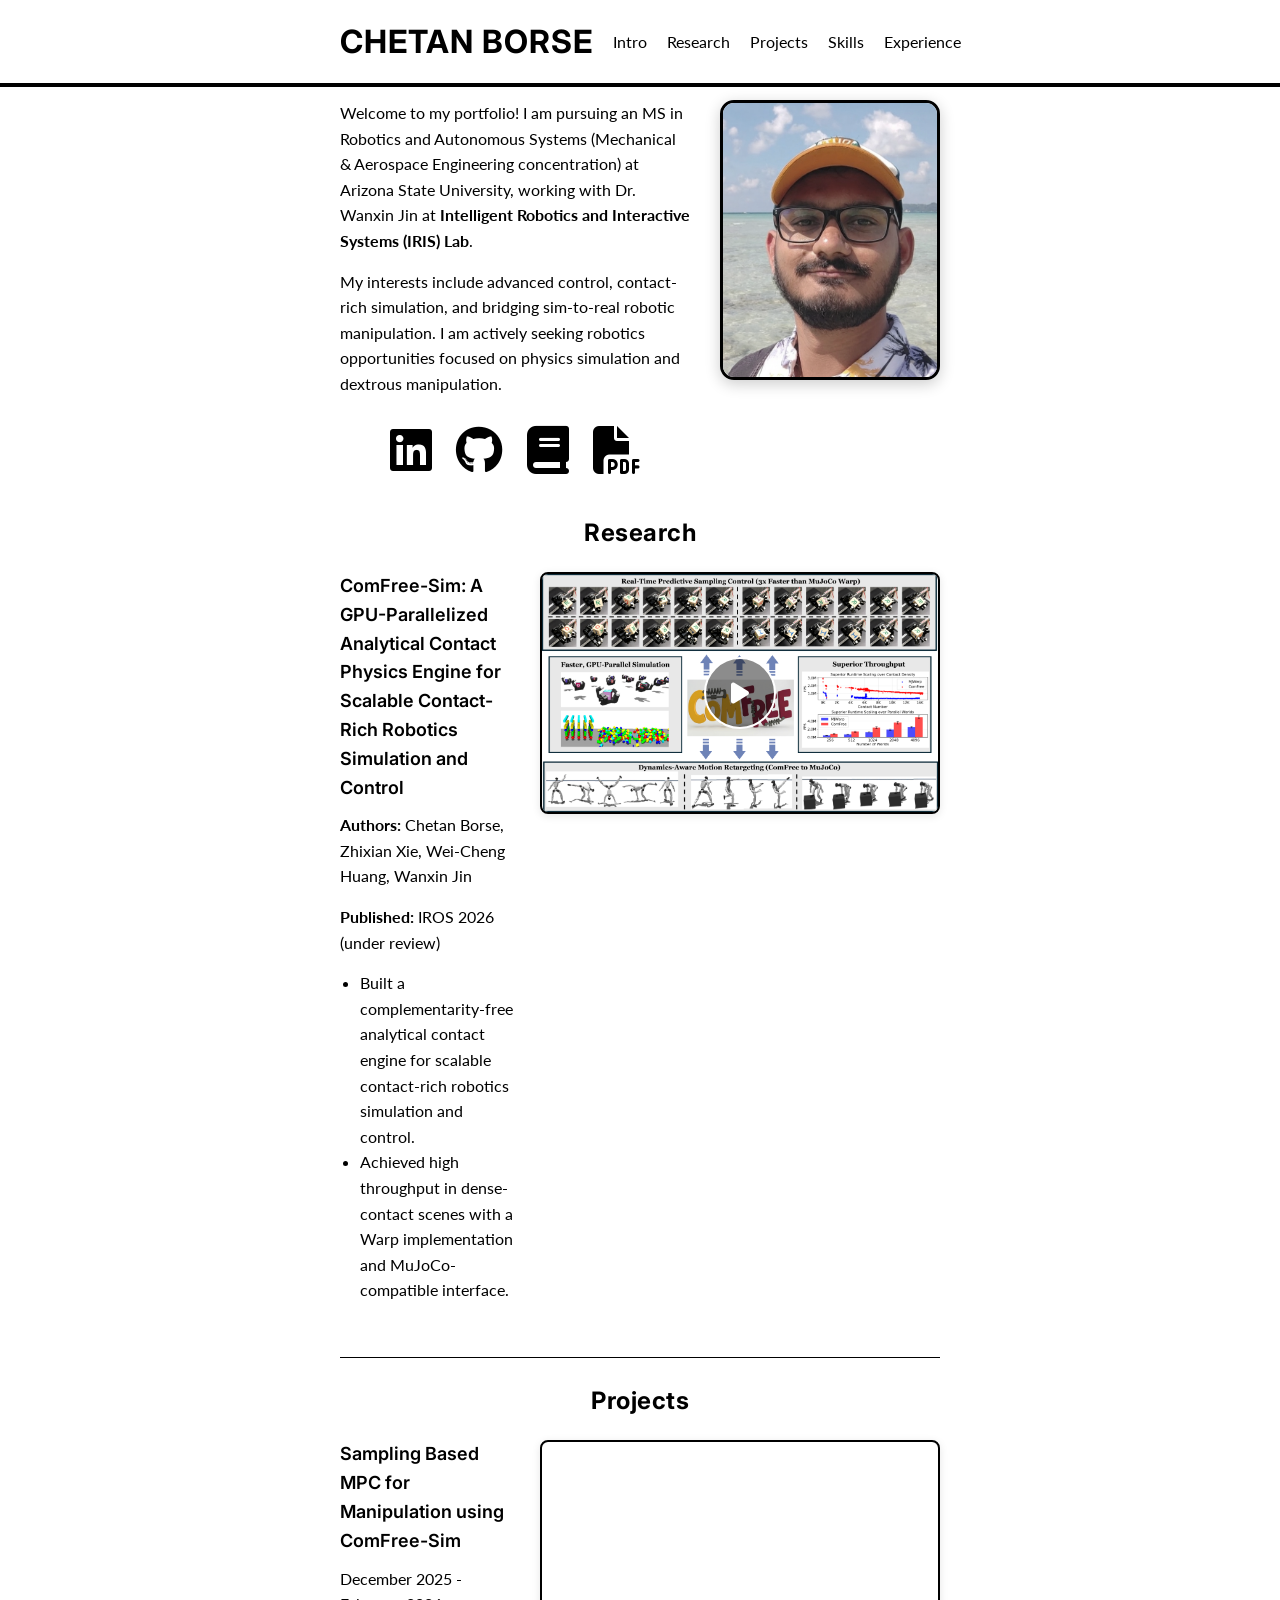
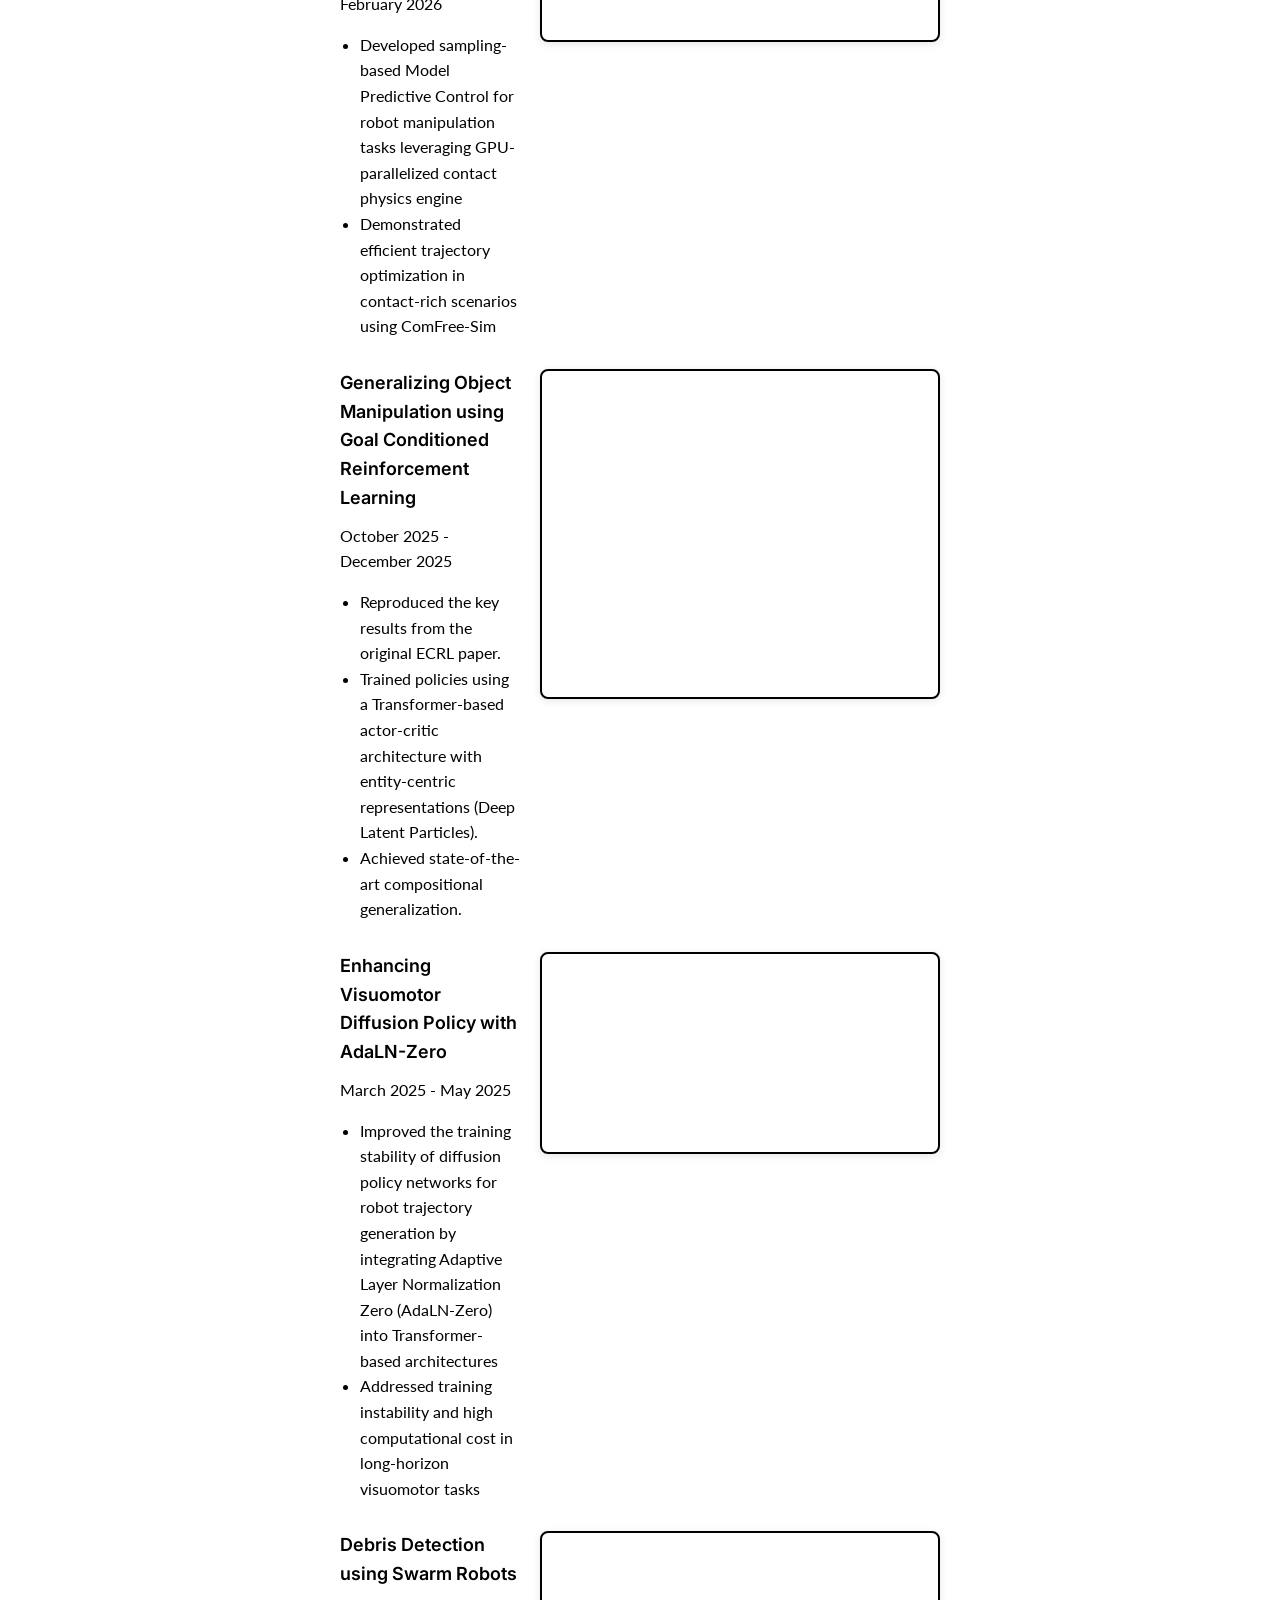
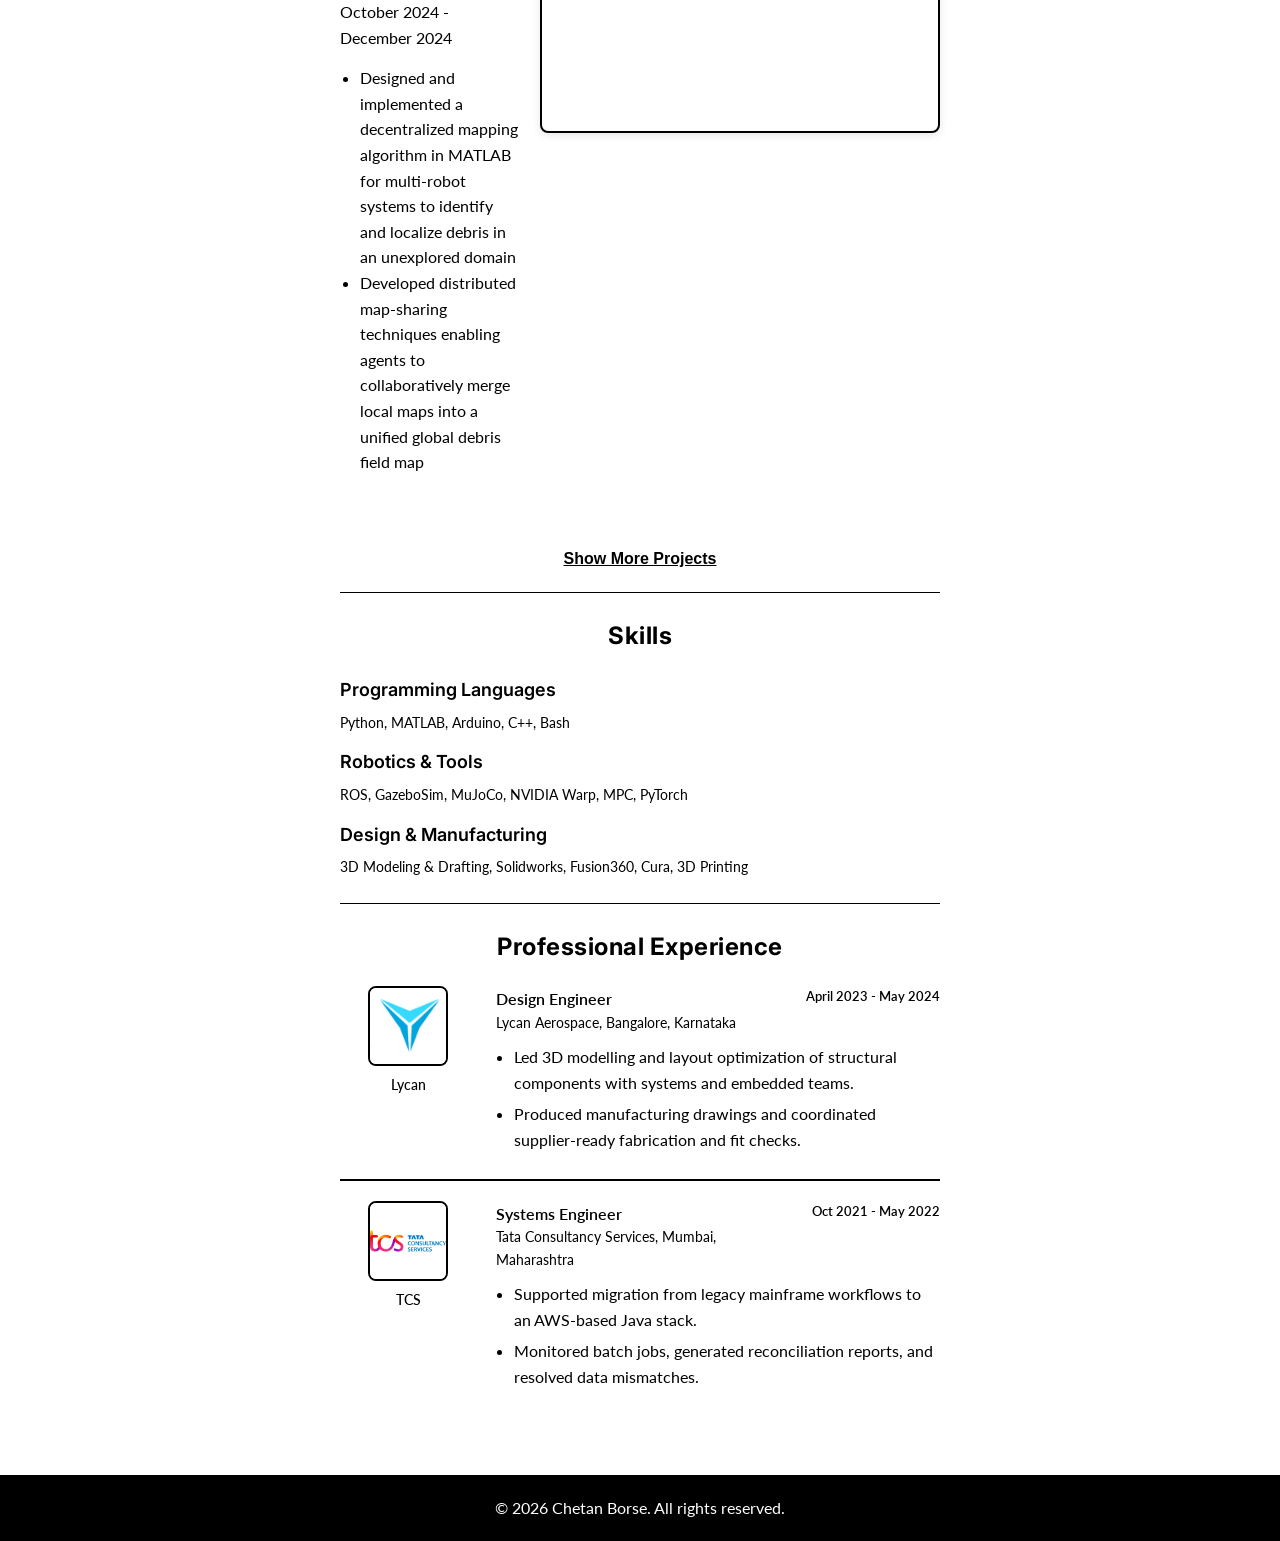
==== commit 2ac331c9: "some changes" ====
--- a/index.html
+++ b/index.html
@@ -62,7 +62,7 @@
                         <div class="intro-top">
                             <div class="intro-left">
                                 <div class="intro-content">
-                                    <p>Welcome to my portfolio! I am pursuing an MS in Robotics and Autonomous Systems (Mechanical & Aerospace Engineering concentration) at Arizona State University, working with Dr. Wanxin Jin at Intelligent Robotics and Interactive Systems (IRIS) Lab.</p>
+                                    <p>Welcome to my portfolio! I am pursuing an MS in Robotics and Autonomous Systems (Mechanical & Aerospace Engineering concentration) at Arizona State University, working with Dr. Wanxin Jin at <a href="https://irislab.tech/" target="_blank" rel="noopener noreferrer"><strong>Intelligent Robotics and Interactive Systems (IRIS) Lab</strong></a>.</p>
                                     <p>My interests include advanced control, contact-rich simulation, and bridging sim-to-real robotic manipulation. I am actively seeking robotics opportunities focused on physics simulation and dextrous manipulation. </p>
                                 </div>
                                 <div class="social-links-intro">
@@ -259,9 +259,7 @@
                     <h2>Professional Experience</h2>
                     <div class="experience-item">
                         <div class="experience-logo-section">
-                            <a href="https://lycanaerospace.com/" target="_blank" rel="noopener noreferrer" class="entity-link">
-                                <img src="images/lycan-logo.png" alt="Lycan Aerospace" class="experience-logo">
-                            </a>
+                            <img src="images/lycan-logo.png" alt="Lycan Aerospace" class="experience-logo">
                             <a href="https://lycanaerospace.com/" target="_blank" rel="noopener noreferrer" class="experience-logo-name entity-link">Lycan</a>
                         </div>
                         <div class="experience-role">
@@ -280,9 +278,7 @@
                     </div>
                     <div class="experience-item">
                         <div class="experience-logo-section">
-                            <a href="https://www.tcs.com/" target="_blank" rel="noopener noreferrer" class="entity-link">
-                                <img src="images/tcs-logo.jpg" alt="Tata Consultancy Services" class="experience-logo">
-                            </a>
+                            <img src="images/tcs-logo.jpg" alt="Tata Consultancy Services" class="experience-logo">
                             <a href="https://www.tcs.com/" target="_blank" rel="noopener noreferrer" class="experience-logo-name entity-link">TCS</a>
                         </div>
                         <div class="experience-role">
--- a/css/style.css
+++ b/css/style.css
@@ -32,6 +32,31 @@
     margin: 0;
     overflow-x: hidden;
     overflow-y: auto;
+}
+
+a {
+    text-decoration: none;
+    background-image: linear-gradient(currentColor, currentColor);
+    background-repeat: no-repeat;
+    background-position: 0 100%;
+    background-size: 0% 1px;
+    transition: color 0.3s, background-size 0.35s ease;
+}
+
+a:hover {
+    text-decoration: none;
+    background-size: 100% 1px;
+}
+
+.social-link,
+.project-media-link {
+    background-image: none;
+}
+
+.social-link:hover,
+.project-media-link:hover {
+    background-size: 0 0;
+    text-decoration: none;
 }
 
 a:hover,
@@ -99,14 +124,11 @@
 nav ul li a {
     color: #000;
     text-decoration: none;
-    transition: color 0.3s, border-bottom 0.3s;
-    border-bottom: 2px solid transparent;
-    padding-bottom: 3px;
+    transition: color 0.3s, background-size 0.35s ease;
 }
 
 nav ul li a:hover {
     color: #000;
-    border-bottom-color: #000;
 }
 
 /* Play Prompt */
@@ -596,9 +618,7 @@
 section a {
     color: var(--link-color);
     text-decoration: none;
-    transition: color 0.3s, background-color 0.3s;
-    padding: 2px 4px;
-    border-radius: 3px;
+    transition: color 0.3s, background-size 0.35s ease;
 }
 
 section h2 a,
@@ -608,8 +628,8 @@
 }
 
 section a:hover {
-    background-color: var(--primary-color);
-    color: #fff;
+    color: var(--link-color);
+    text-decoration: none;
 }
 
 /* Footer */
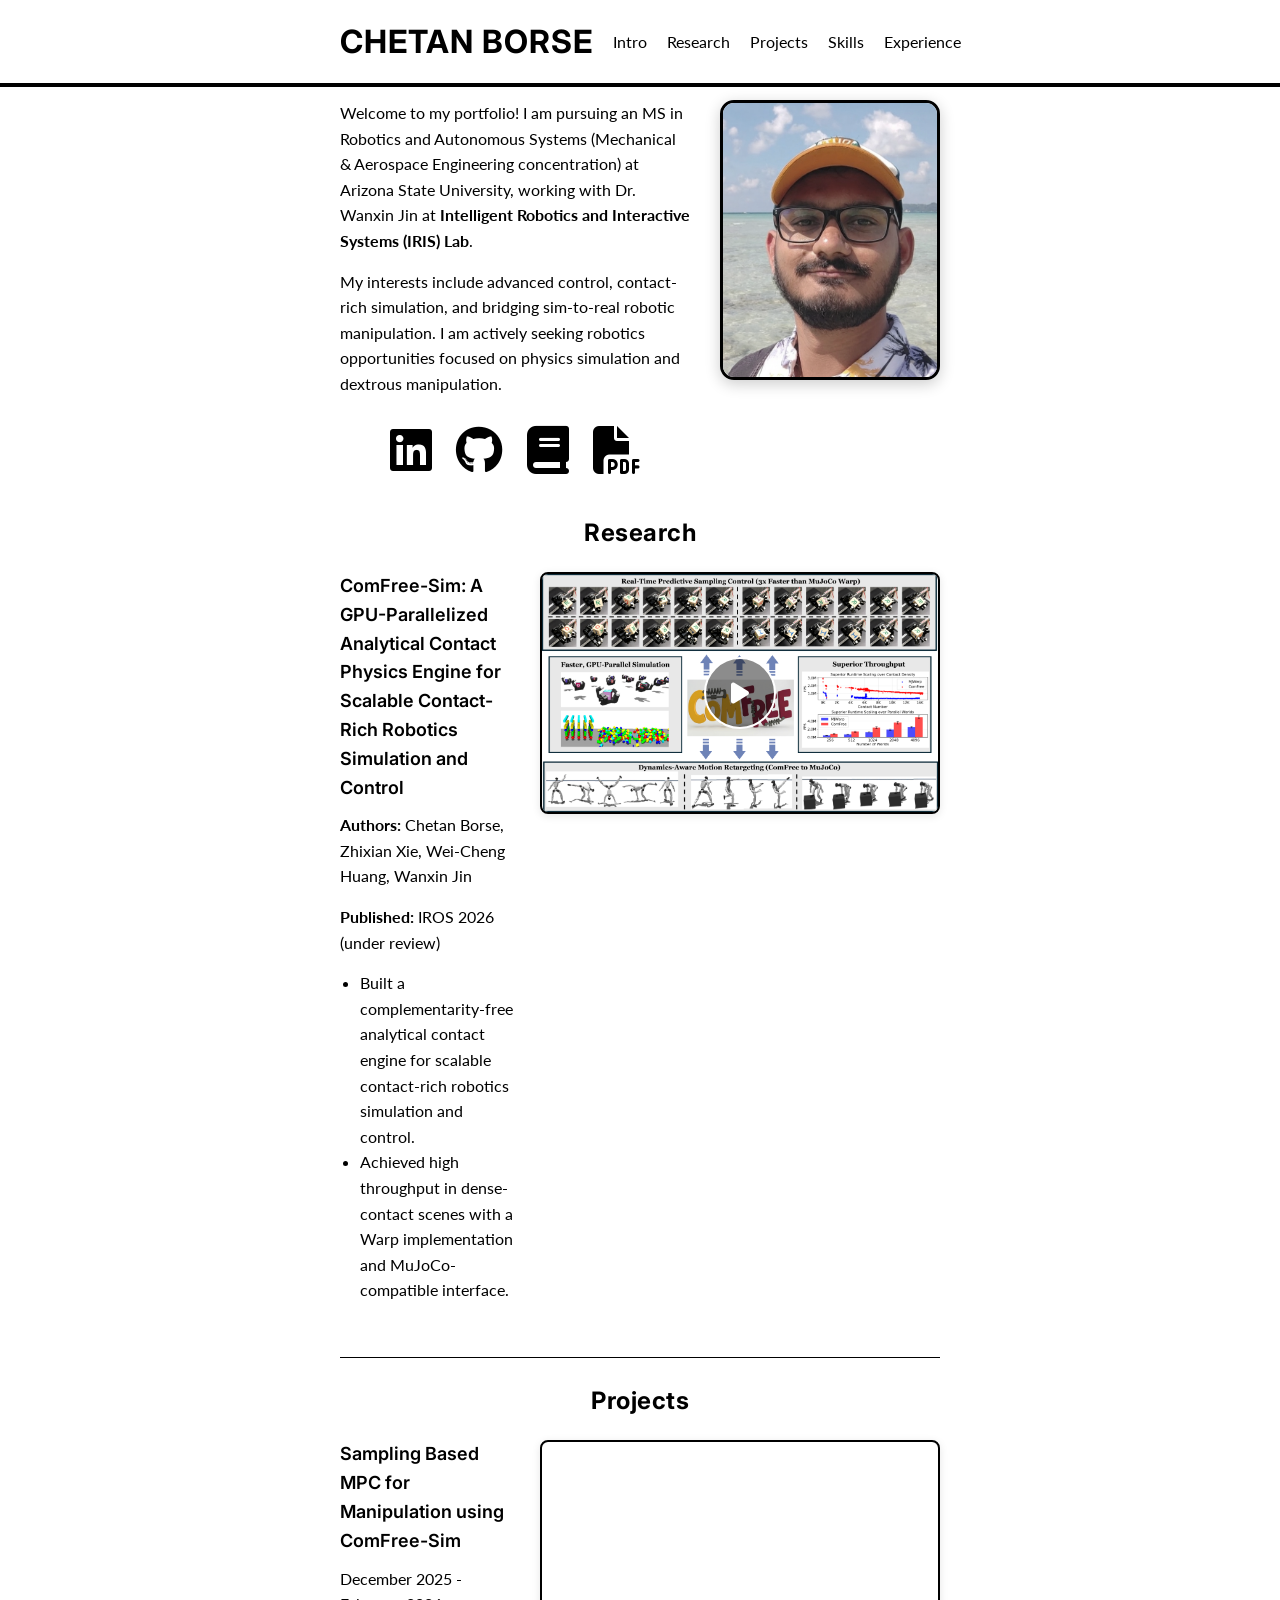
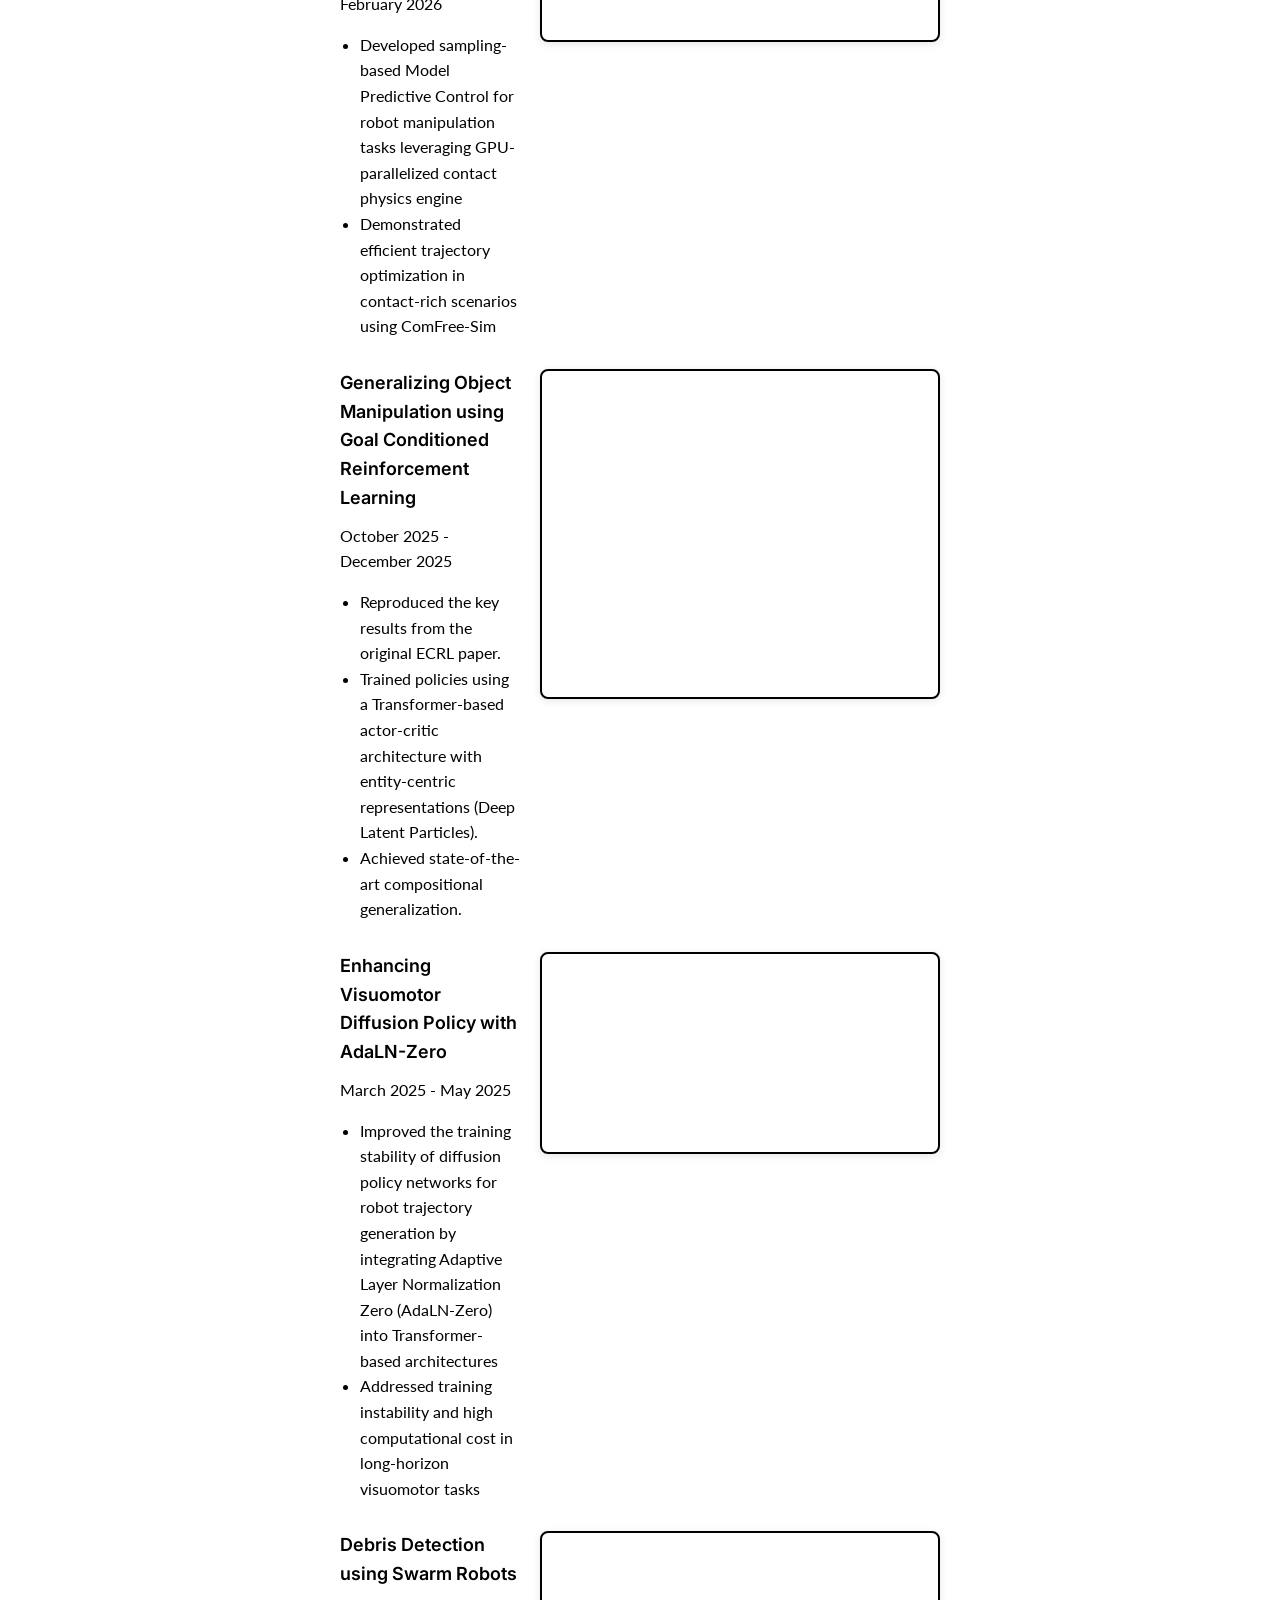
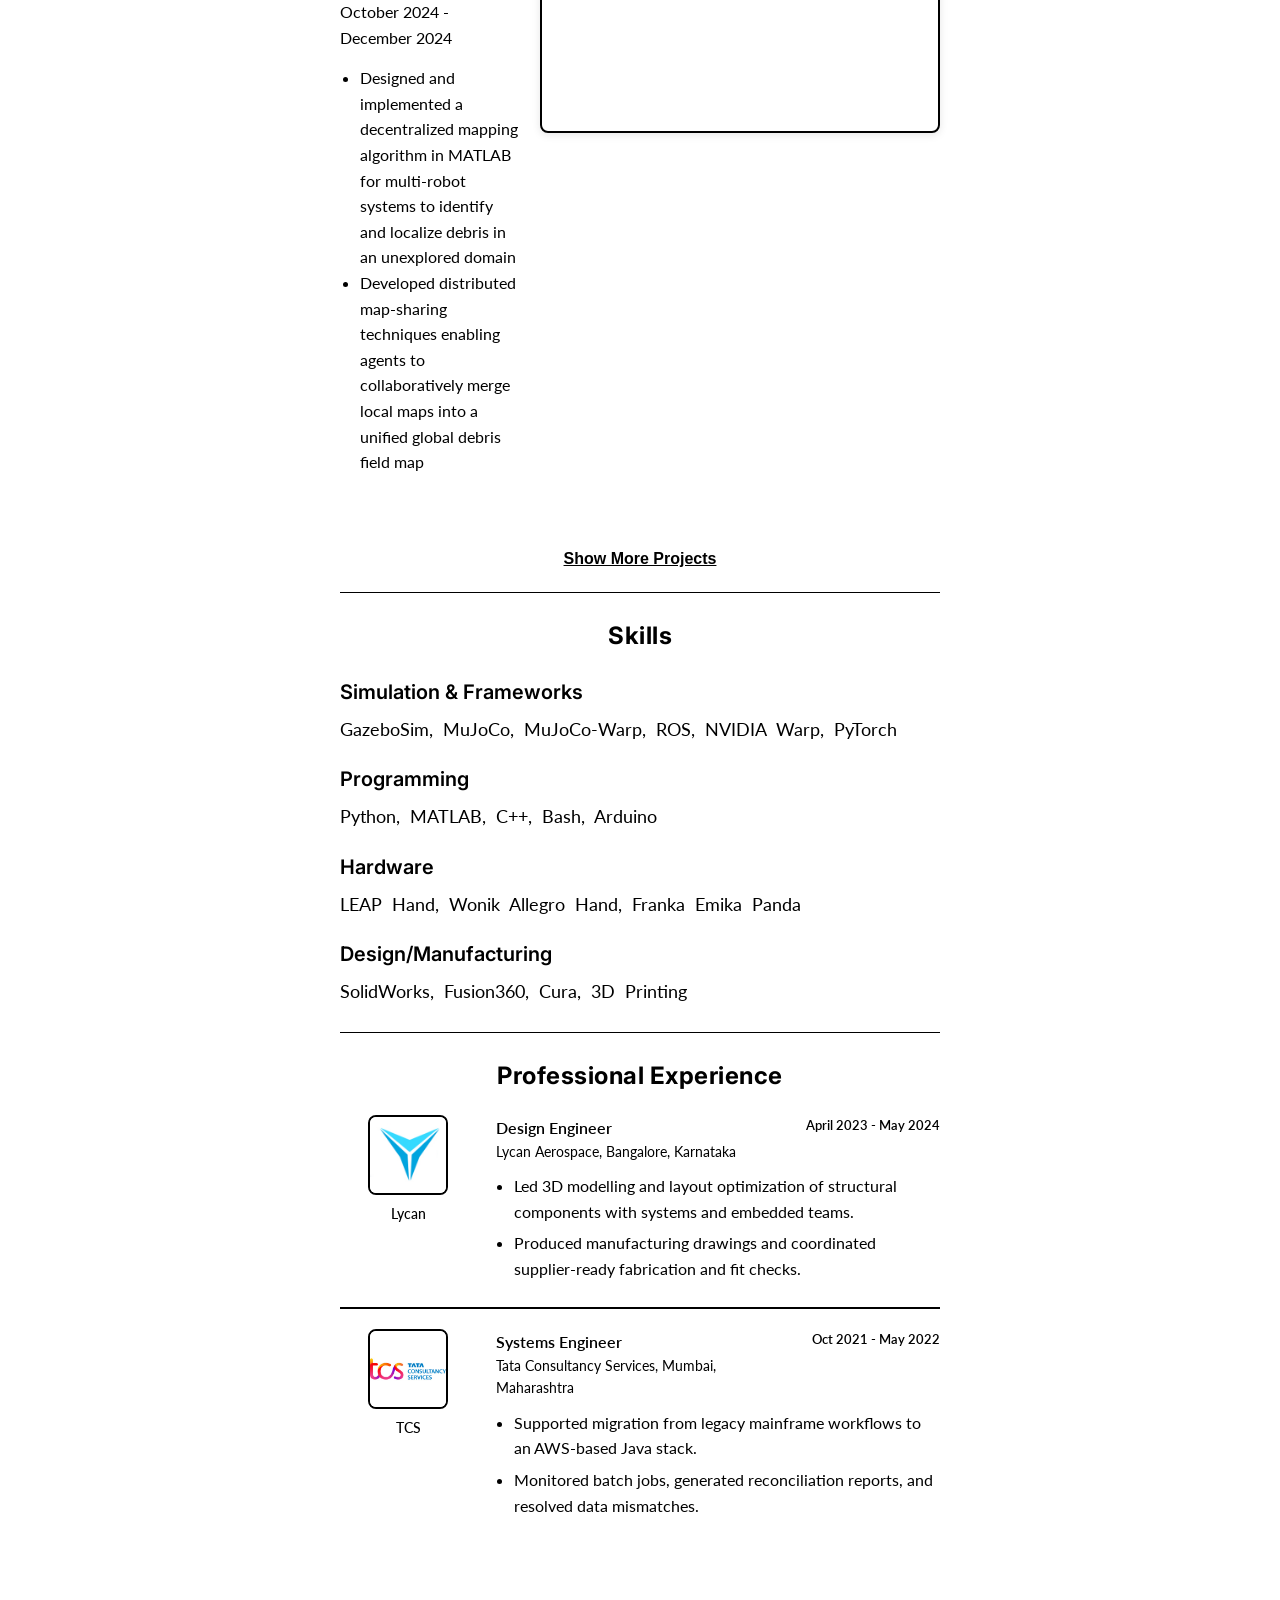
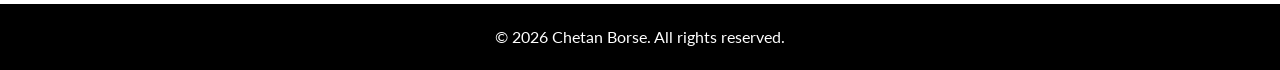
==== commit 0ba3160c: "Update skills content and desktop skills typography spacing" ====
--- a/index.html
+++ b/index.html
@@ -133,7 +133,7 @@
                         </div>
                         <div class="project-item">
                             <div class="project-content">
-                                <h3><a href="https://github.com/kpangaon-GOW/EEE598-RL-Robotics-ExtraCredit" target="_blank" rel="noopener noreferrer" class="project-title-link">Generalizing Object Manipulation using Goal Conditioned Reinforcement Learning</a></h3>
+                                <h3><a href="https://github.com/kpangaon-GOW/EEE598-RL-Robotics-ExtraCredit#eee598-reinforcement-learning-in-robotics---extra-credit" target="_blank" rel="noopener noreferrer" class="project-title-link">Generalizing Object Manipulation using Goal Conditioned Reinforcement Learning</a></h3>
                                 <p>October 2025 - December 2025</p>
                                 <ul>
                                     <li>Reproduced the key results from the original ECRL paper.</li>
@@ -141,7 +141,7 @@
                                     <li>Achieved state-of-the-art compositional generalization.</li>
                                 </ul>
                             </div>
-                            <a href="https://github.com/kpangaon-GOW/EEE598-RL-Robotics-ExtraCredit" target="_blank" rel="noopener noreferrer" class="project-media-link">
+                            <a href="https://github.com/kpangaon-GOW/EEE598-RL-Robotics-ExtraCredit#eee598-reinforcement-learning-in-robotics---extra-credit" target="_blank" rel="noopener noreferrer" class="project-media-link">
                                 <video width="400" height="315" autoplay loop muted class="project-image project-image-rl-crop">
                                     <source src="videos/ecrl.mp4" type="video/mp4">
                                     Your browser does not support the video tag.
@@ -166,14 +166,14 @@
                         </div>
                         <div class="project-item">
                             <div class="project-content">
-                                <h3><a href="https://github.com/chetanborse1999/multi-robot-debris-detection-mapping" target="_blank" rel="noopener noreferrer" class="project-title-link">Debris Detection using Swarm Robots</a></h3>
+                                <h3><a href="https://github.com/chetanborse1999/multi-robot-debris-detection-mapping#multi-robot-systems-final-project-debris-detection-using-swarm-robots" target="_blank" rel="noopener noreferrer" class="project-title-link">Debris Detection using Swarm Robots</a></h3>
                                 <p>October 2024 - December 2024</p>
                                 <ul>
                                     <li>Designed and implemented a decentralized mapping algorithm in MATLAB for multi-robot systems to identify and localize debris in an unexplored domain</li>
                                     <li>Developed distributed map-sharing techniques enabling agents to collaboratively merge local maps into a unified global debris field map</li>
                                 </ul>
                             </div>
-                            <a href="https://github.com/chetanborse1999/multi-robot-debris-detection-mapping" target="_blank" rel="noopener noreferrer" class="project-media-link">
+                            <a href="https://github.com/chetanborse1999/multi-robot-debris-detection-mapping#multi-robot-systems-final-project-debris-detection-using-swarm-robots" target="_blank" rel="noopener noreferrer" class="project-media-link">
                                 <video width="400" height="315" autoplay loop muted class="project-image">
                                     <source src="videos/multi_robot_systems.mp4" type="video/mp4">
                                     Your browser does not support the video tag.
@@ -182,14 +182,14 @@
                         </div>
                         <div class="project-item hidden-project">
                             <div class="project-content">
-                                <h3><a href="https://github.com/chetanborse1999/Rover-One" target="_blank" rel="noopener noreferrer" class="project-title-link">Rover-One</a></h3>
+                                <h3><a href="https://github.com/chetanborse1999/Rover-One#rover-one" target="_blank" rel="noopener noreferrer" class="project-title-link">Rover-One</a></h3>
                                 <p>January 2022 - April 2022</p>
                                 <ul>
                                     <li>Designed and built a 6-wheel rocker-bogie rover with differential linkage and integrated mechatronics stack (Arduino Mega, motor drivers, servos, and remote control pipelines).</li>
                                     <li>Implemented and validated multiple mobility modes, then developed a ROS Noetic + Gazebo simulation (URDF/SDF and teleoperation) to test behavior before hardware deployment.</li>
                                 </ul>
                             </div>
-                            <a href="https://github.com/chetanborse1999/Rover-One" target="_blank" rel="noopener noreferrer" class="project-media-link">
+                            <a href="https://github.com/chetanborse1999/Rover-One#rover-one" target="_blank" rel="noopener noreferrer" class="project-media-link">
                                 <video width="400" height="315" autoplay loop muted class="project-image">
                                     <source src="videos/rover_one.mp4" type="video/mp4">
                                     Your browser does not support the video tag.
@@ -198,7 +198,7 @@
                         </div>
                         <div class="project-item hidden-project">
                             <div class="project-content">
-                                <h3><a href="https://github.com/chetanborse1999/auv_path_planning" target="_blank" rel="noopener noreferrer" class="project-title-link">Path Planning for Autonomous Underwater Vehicle (AUV)</a></h3>
+                                <h3><a href="https://github.com/chetanborse1999/auv_path_planning#path-planning-of-auv-using-rosgazebouuv_simulator" target="_blank" rel="noopener noreferrer" class="project-title-link">Path Planning for Autonomous Underwater Vehicle (AUV)</a></h3>
                                 <p>March 2025 - May 2025</p>
                                 <ul>
                                     <li>Simulated AUV navigation in a GPS-denied underwater environment using "UUV Simulator" built in ROS Gazebo</li>
@@ -206,7 +206,7 @@
                                     <li>Fused DVL and IMU data for odometry</li>
                                 </ul>
                             </div>
-                            <a href="https://github.com/chetanborse1999/auv_path_planning" target="_blank" rel="noopener noreferrer" class="project-media-link">
+                            <a href="https://github.com/chetanborse1999/auv_path_planning#path-planning-of-auv-using-rosgazebouuv_simulator" target="_blank" rel="noopener noreferrer" class="project-media-link">
                                 <video width="400" height="315" autoplay loop muted class="project-image">
                                     <source src="videos/auv.mp4" type="video/mp4">
                                     Your browser does not support the video tag.
@@ -222,31 +222,38 @@
                     <h2>Skills</h2>
                     <div class="skills-container">
                         <div class="skill-category">
-                            <h3>Programming Languages</h3>
+                            <h3>Simulation &amp; Frameworks</h3>
+                            <div class="skill-tags">
+                                <span class="skill-tag">GazeboSim</span>
+                                <span class="skill-tag">MuJoCo</span>
+                                <span class="skill-tag">MuJoCo-Warp</span>
+                                <span class="skill-tag">ROS</span>
+                                <span class="skill-tag">NVIDIA Warp</span>
+                                <span class="skill-tag">PyTorch</span>
+                            </div>
+                        </div>
+                        <div class="skill-category">
+                            <h3>Programming</h3>
                             <div class="skill-tags">
                                 <span class="skill-tag">Python</span>
                                 <span class="skill-tag">MATLAB</span>
-                                <span class="skill-tag">Arduino</span>
                                 <span class="skill-tag">C++</span>
                                 <span class="skill-tag">Bash</span>
+                                <span class="skill-tag">Arduino</span>
                             </div>
                         </div>
                         <div class="skill-category">
-                            <h3>Robotics & Tools</h3>
+                            <h3>Hardware</h3>
                             <div class="skill-tags">
-                                <span class="skill-tag">ROS</span>
-                                <span class="skill-tag">GazeboSim</span>
-                                <span class="skill-tag">MuJoCo</span>
-                                <span class="skill-tag">NVIDIA Warp</span>
-                                <span class="skill-tag">MPC</span>
-                                <span class="skill-tag">PyTorch</span>
+                                <span class="skill-tag">LEAP Hand</span>
+                                <span class="skill-tag">Wonik Allegro Hand</span>
+                                <span class="skill-tag">Franka Emika Panda</span>
                             </div>
                         </div>
                         <div class="skill-category">
-                            <h3>Design & Manufacturing</h3>
+                            <h3>Design/Manufacturing</h3>
                             <div class="skill-tags">
-                                <span class="skill-tag">3D Modeling & Drafting</span>
-                                <span class="skill-tag">Solidworks</span>
+                                <span class="skill-tag">SolidWorks</span>
                                 <span class="skill-tag">Fusion360</span>
                                 <span class="skill-tag">Cura</span>
                                 <span class="skill-tag">3D Printing</span>
--- a/css/style.css
+++ b/css/style.css
@@ -35,28 +35,29 @@
 }
 
 a {
-    text-decoration: none;
-    background-image: linear-gradient(currentColor, currentColor);
-    background-repeat: no-repeat;
-    background-position: 0 100%;
-    background-size: 0% 1px;
-    transition: color 0.3s, background-size 0.35s ease;
-}
-
-a:hover {
-    text-decoration: none;
-    background-size: 100% 1px;
+    text-decoration-line: underline;
+    text-decoration-color: transparent;
+    text-decoration-thickness: 1px;
+    text-underline-offset: 2px;
+    transition: color 0.3s, text-decoration-color 0.35s ease;
+}
+
+a:hover,
+a:focus-visible {
+    text-decoration-line: underline;
+    text-decoration-color: currentColor;
 }
 
 .social-link,
 .project-media-link {
-    background-image: none;
+    text-decoration-line: none;
+    text-decoration-color: transparent;
 }
 
 .social-link:hover,
 .project-media-link:hover {
-    background-size: 0 0;
-    text-decoration: none;
+    text-decoration-line: none;
+    text-decoration-color: transparent;
 }
 
 a:hover,
@@ -124,7 +125,7 @@
 nav ul li a {
     color: #000;
     text-decoration: none;
-    transition: color 0.3s, background-size 0.35s ease;
+    transition: color 0.3s;
 }
 
 nav ul li a:hover {
@@ -618,7 +619,7 @@
 section a {
     color: var(--link-color);
     text-decoration: none;
-    transition: color 0.3s, background-size 0.35s ease;
+    transition: color 0.3s;
 }
 
 section h2 a,
@@ -629,7 +630,6 @@
 
 section a:hover {
     color: var(--link-color);
-    text-decoration: none;
 }
 
 /* Footer */
@@ -652,7 +652,7 @@
 .skills-container {
     display: flex;
     flex-direction: column;
-    gap: 14px;
+    gap: 18px;
 }
 
 .skill-category {
@@ -664,9 +664,9 @@
 }
 
 .skill-category h3 {
-    margin-bottom: 4px;
+    margin-bottom: 6px;
     color: var(--primary-color);
-    font-size: 18px;
+    font-size: 20px;
     border-left: none;
     padding-left: 0;
 }
@@ -681,8 +681,10 @@
     background: transparent;
     color: var(--text-color);
     border-radius: 0;
-    font-size: 14px;
+    font-size: 18px;
     font-weight: 400;
+    line-height: 1.75;
+    word-spacing: 5px;
     transition: none;
 }
 
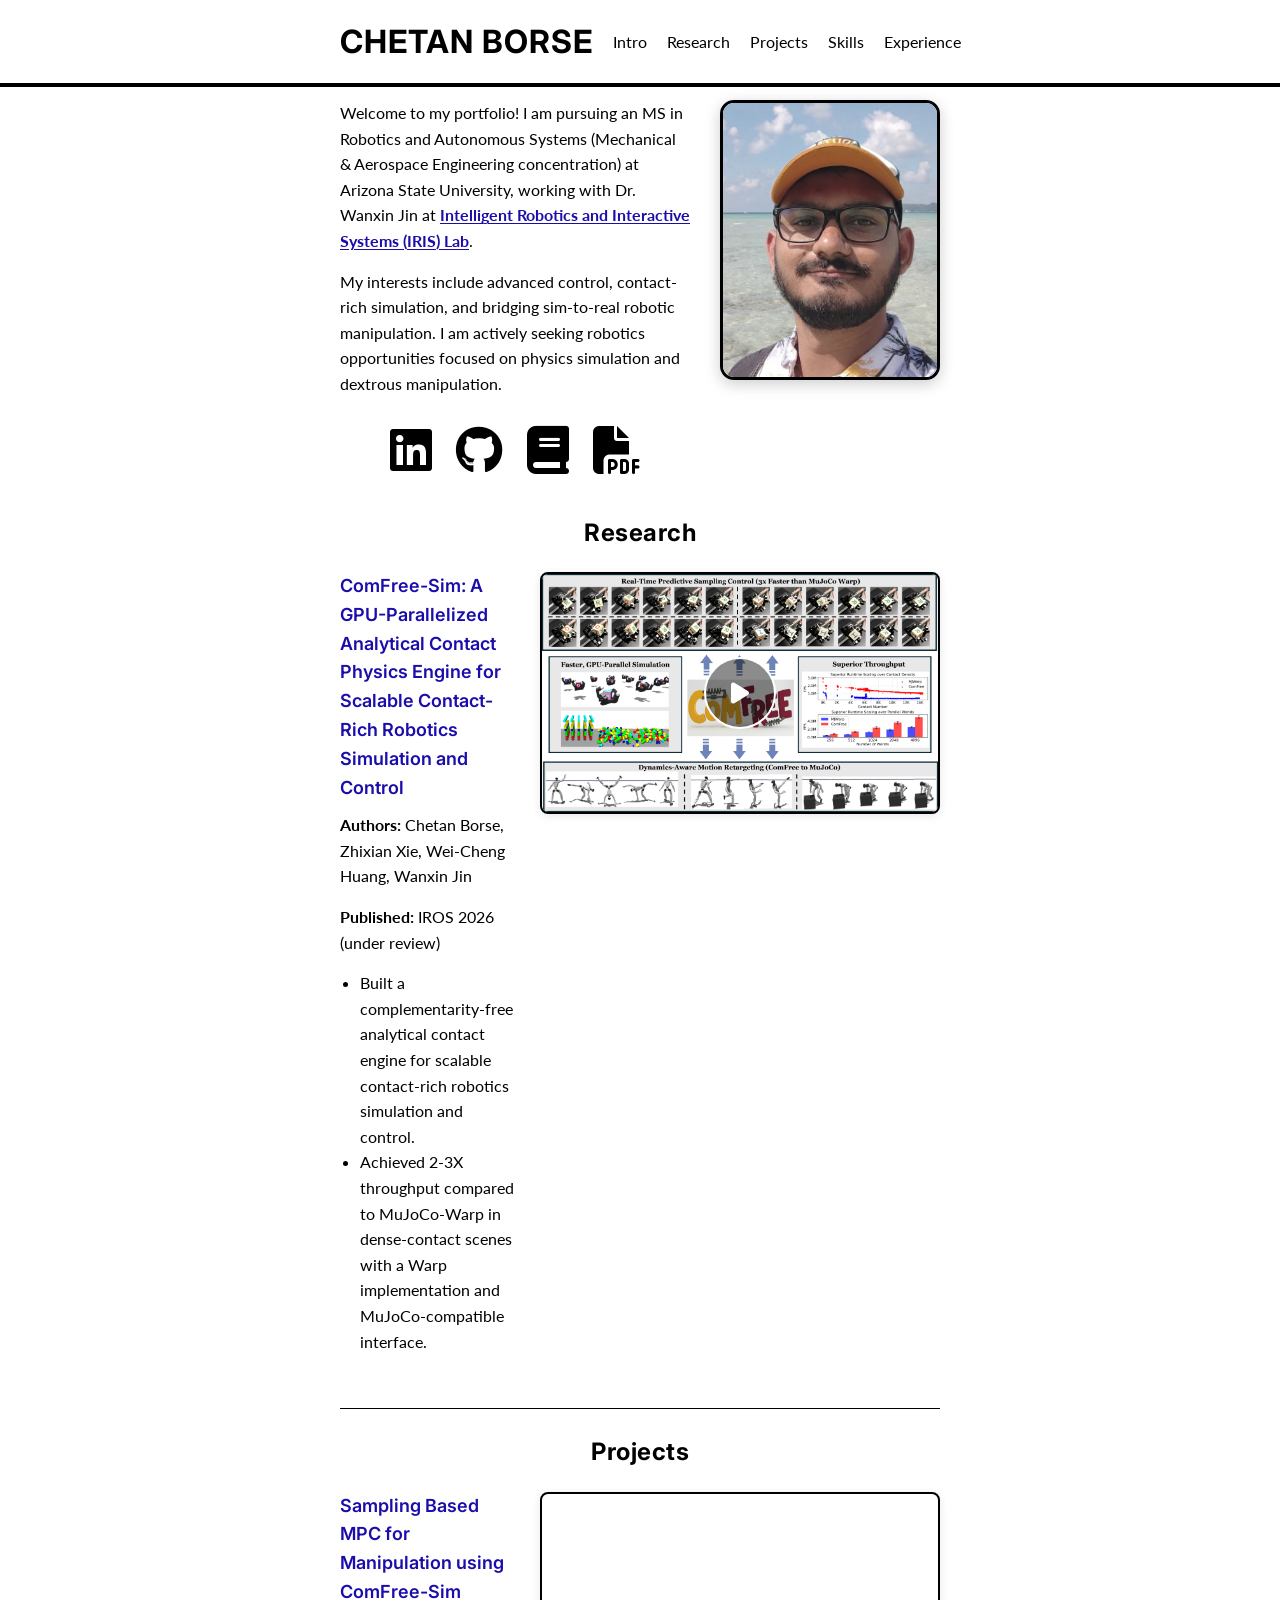
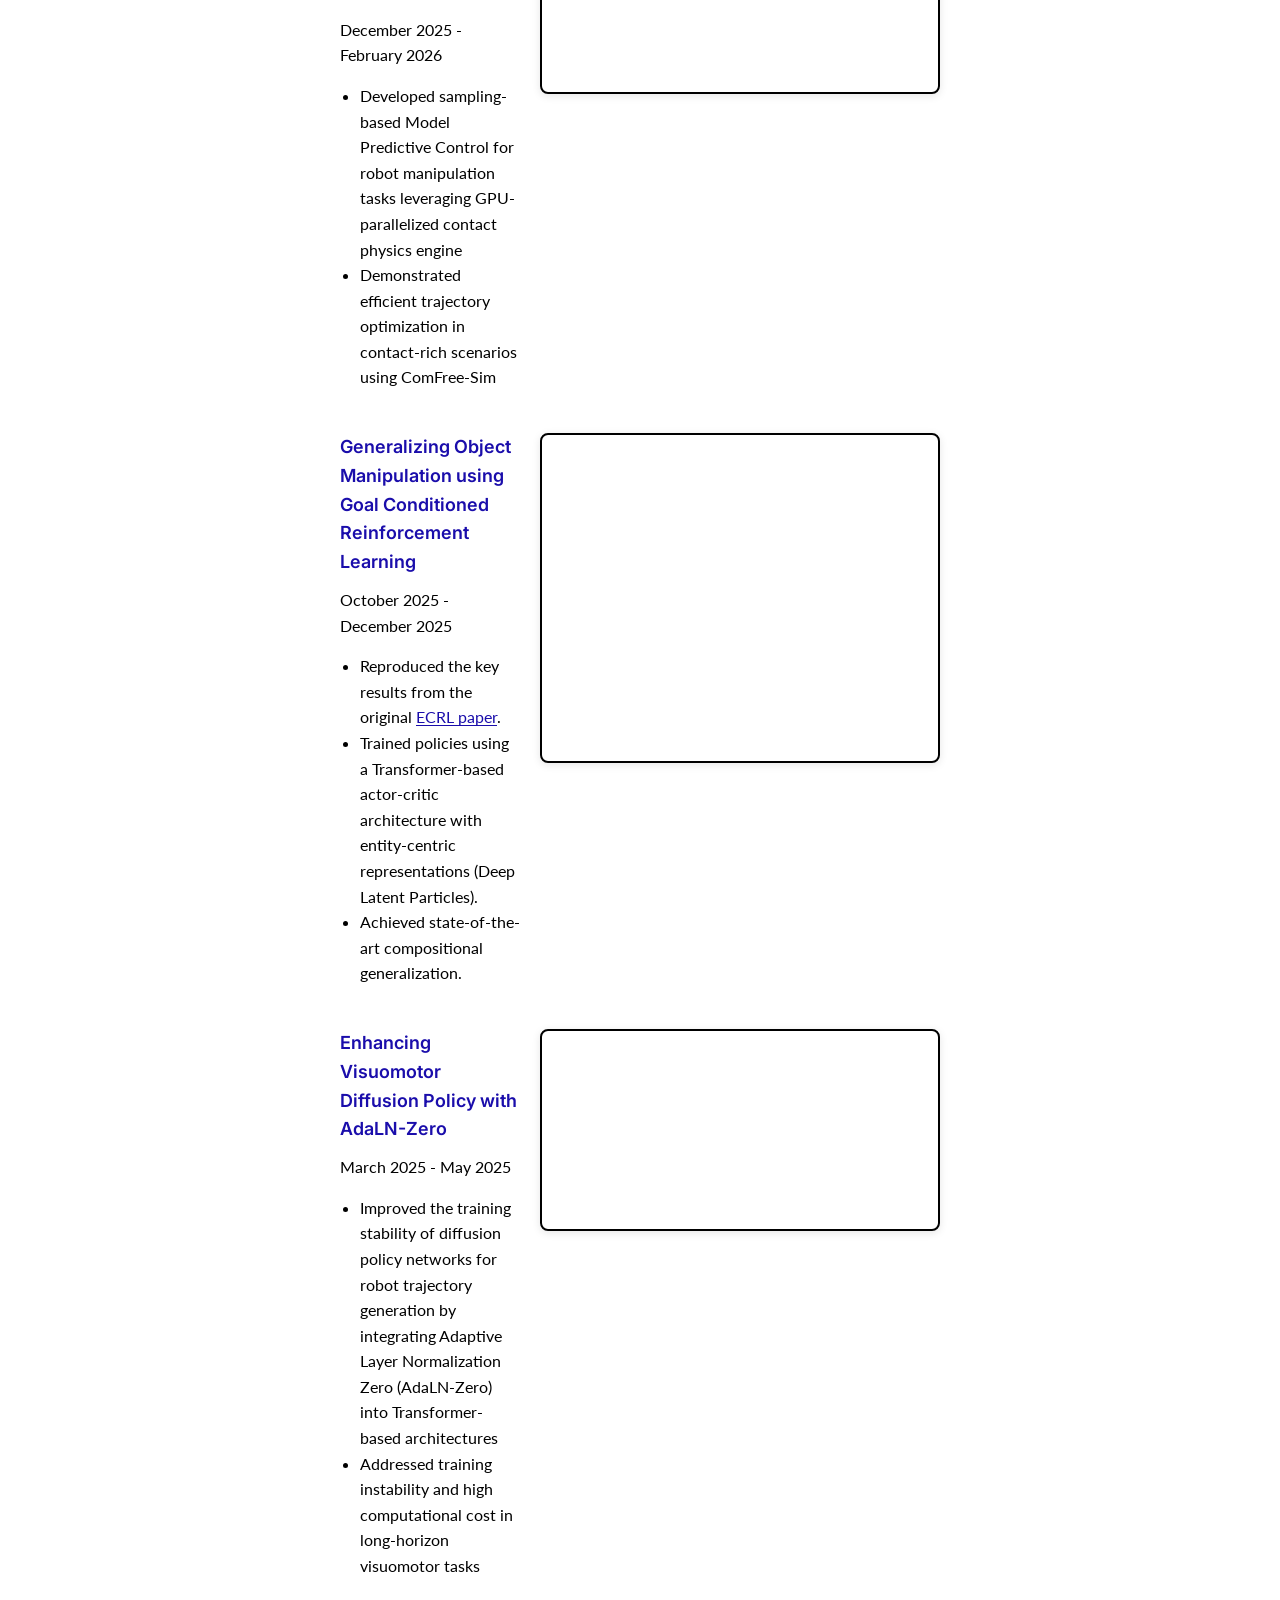
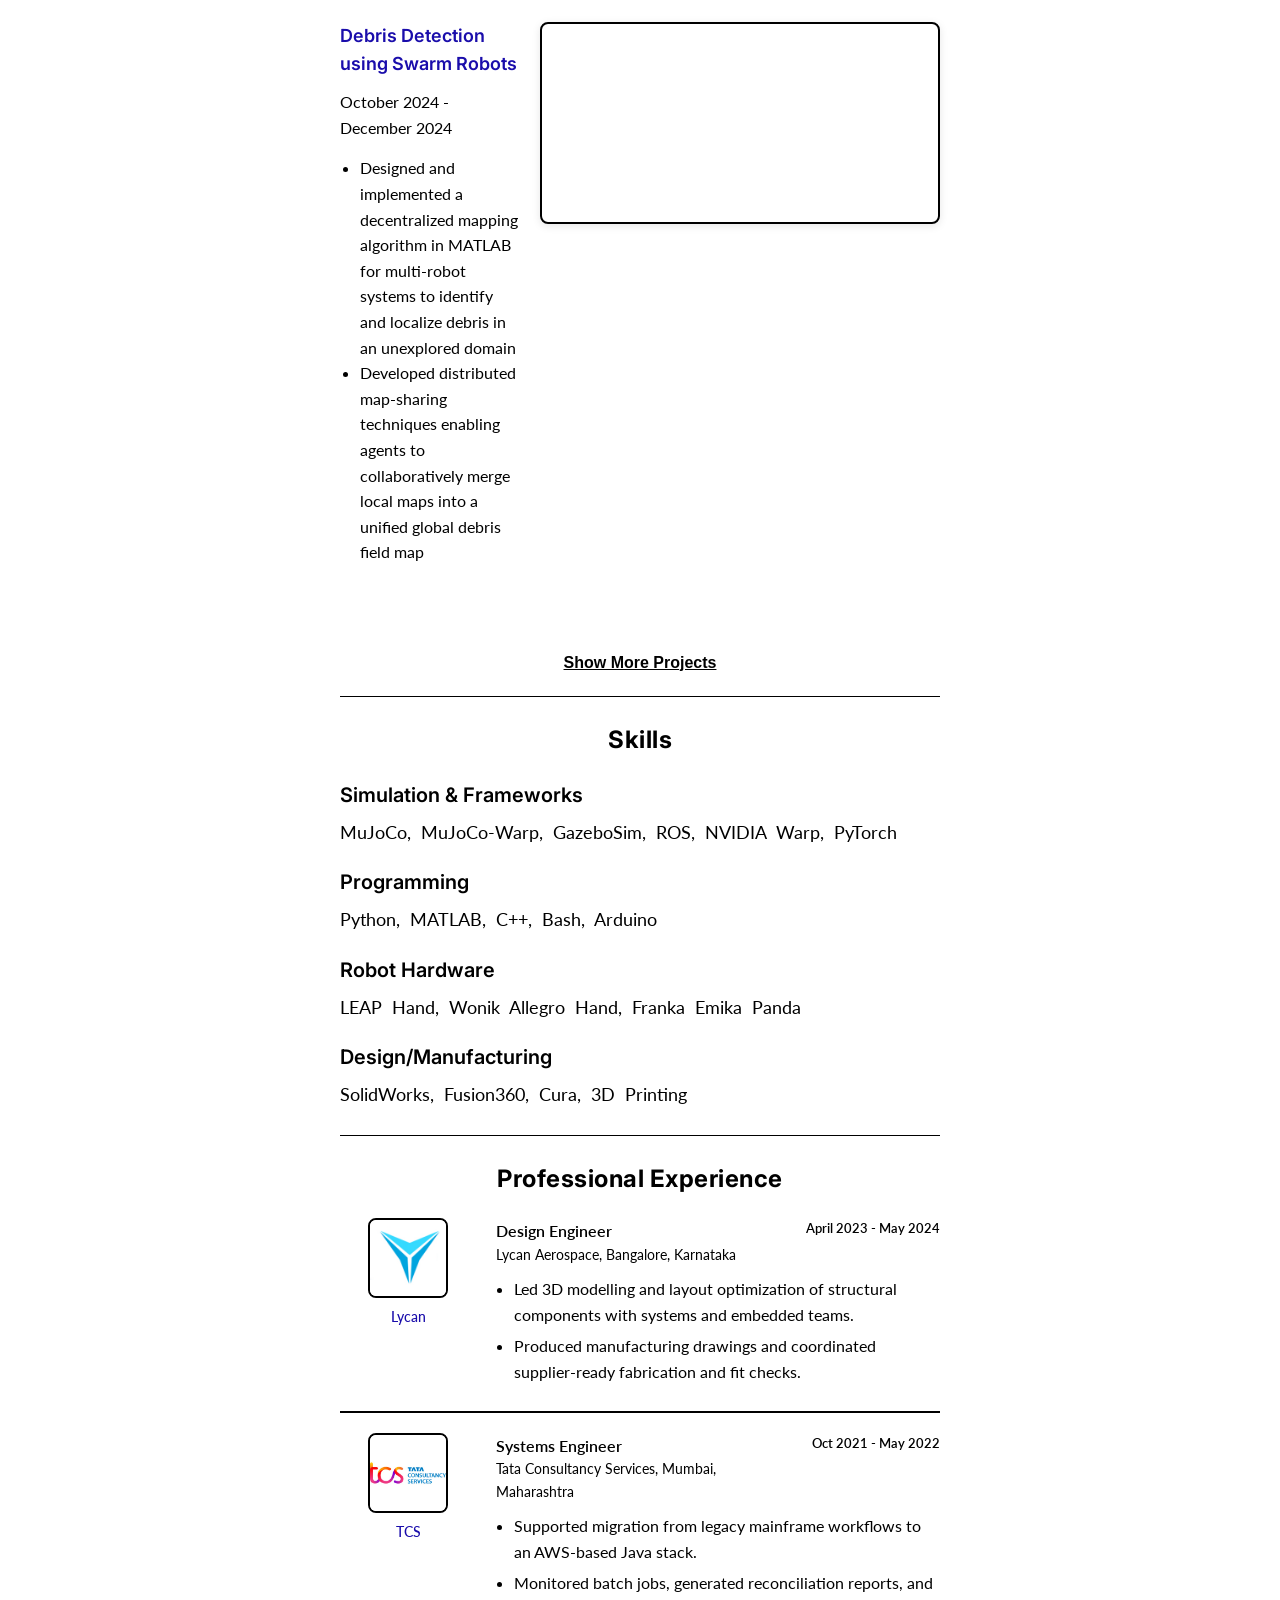
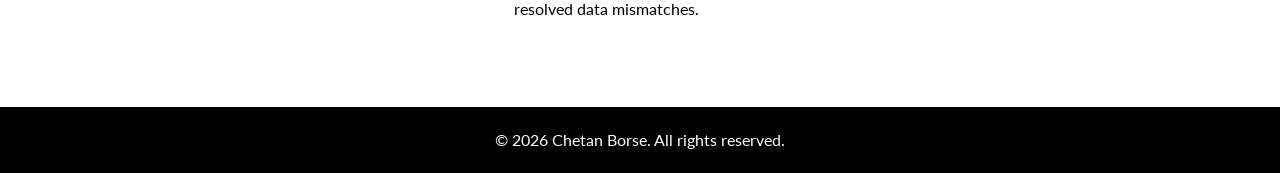
==== commit 9b3dd6ad: "Update portfolio: research throughput, project spacing, skills order, hyperlink styling, and mobile " ====
--- a/index.html
+++ b/index.html
@@ -97,7 +97,7 @@
                                 <p><strong>Published:</strong> IROS 2026 (under review)</p>
                             <ul>
                                 <li>Built a complementarity-free analytical contact engine for scalable contact-rich robotics simulation and control.</li>
-                                <li>Achieved high throughput in dense-contact scenes with a Warp implementation and MuJoCo-compatible interface.</li>
+                                <li>Achieved 2-3X throughput compared to MuJoCo-Warp in dense-contact scenes with a Warp implementation and MuJoCo-compatible interface.</li>
                             </ul>
                         </div>
                         <div class="project-media-link">
@@ -136,7 +136,7 @@
                                 <h3><a href="https://github.com/kpangaon-GOW/EEE598-RL-Robotics-ExtraCredit#eee598-reinforcement-learning-in-robotics---extra-credit" target="_blank" rel="noopener noreferrer" class="project-title-link">Generalizing Object Manipulation using Goal Conditioned Reinforcement Learning</a></h3>
                                 <p>October 2025 - December 2025</p>
                                 <ul>
-                                    <li>Reproduced the key results from the original ECRL paper.</li>
+                                    <li>Reproduced the key results from the original <a href="https://arxiv.org/abs/2404.01220" target="_blank" rel="noopener noreferrer" class="inline-paper-link">ECRL paper</a>.</li>
                                     <li>Trained policies using a Transformer-based actor-critic architecture with entity-centric representations (Deep Latent Particles).</li>
                                     <li>Achieved state-of-the-art compositional generalization.</li>
                                 </ul>
@@ -224,9 +224,9 @@
                         <div class="skill-category">
                             <h3>Simulation &amp; Frameworks</h3>
                             <div class="skill-tags">
-                                <span class="skill-tag">GazeboSim</span>
                                 <span class="skill-tag">MuJoCo</span>
                                 <span class="skill-tag">MuJoCo-Warp</span>
+                                <span class="skill-tag">GazeboSim</span>
                                 <span class="skill-tag">ROS</span>
                                 <span class="skill-tag">NVIDIA Warp</span>
                                 <span class="skill-tag">PyTorch</span>
@@ -243,7 +243,7 @@
                             </div>
                         </div>
                         <div class="skill-category">
-                            <h3>Hardware</h3>
+                            <h3>Robot Hardware</h3>
                             <div class="skill-tags">
                                 <span class="skill-tag">LEAP Hand</span>
                                 <span class="skill-tag">Wonik Allegro Hand</span>
--- a/css/style.css
+++ b/css/style.css
@@ -309,6 +309,14 @@
     width: 100%;
 }
 
+.intro-content a,
+.intro-content a:hover,
+.intro-content a:focus-visible {
+    color: #1a0dab;
+    text-decoration: underline;
+    text-decoration-color: currentColor;
+}
+
 .profile-photo {
     width: 220px;
     height: 280px;
@@ -518,6 +526,12 @@
 .entity-link {
     color: inherit;
     text-decoration: none;
+}
+
+.experience-logo-name.entity-link,
+.experience-logo-name.entity-link:hover,
+.experience-logo-name.entity-link:focus-visible {
+    color: #1a0dab;
 }
 
 .education-program {
@@ -734,6 +748,14 @@
     flex: 1;
 }
 
+#projects-container .project-item {
+    margin-bottom: 28px;
+}
+
+#projects-container .project-item:last-child {
+    margin-bottom: 0;
+}
+
 .project-item:hover,
 .research-item:hover,
 .activity-item:hover {
@@ -749,13 +771,22 @@
 }
 
 .project-title-link {
-    color: inherit;
+    color: #1a0dab;
     text-decoration: none;
 }
 
-.project-title-link:hover {
-    color: inherit;
+.project-title-link:hover,
+.project-title-link:focus-visible {
+    color: #1a0dab;
     background-color: transparent;
+}
+
+section .project-content a.inline-paper-link,
+section .project-content a.inline-paper-link:hover,
+section .project-content a.inline-paper-link:focus-visible {
+    color: #1a0dab;
+    text-decoration: underline;
+    text-decoration-color: currentColor;
 }
 
 .project-media-link {
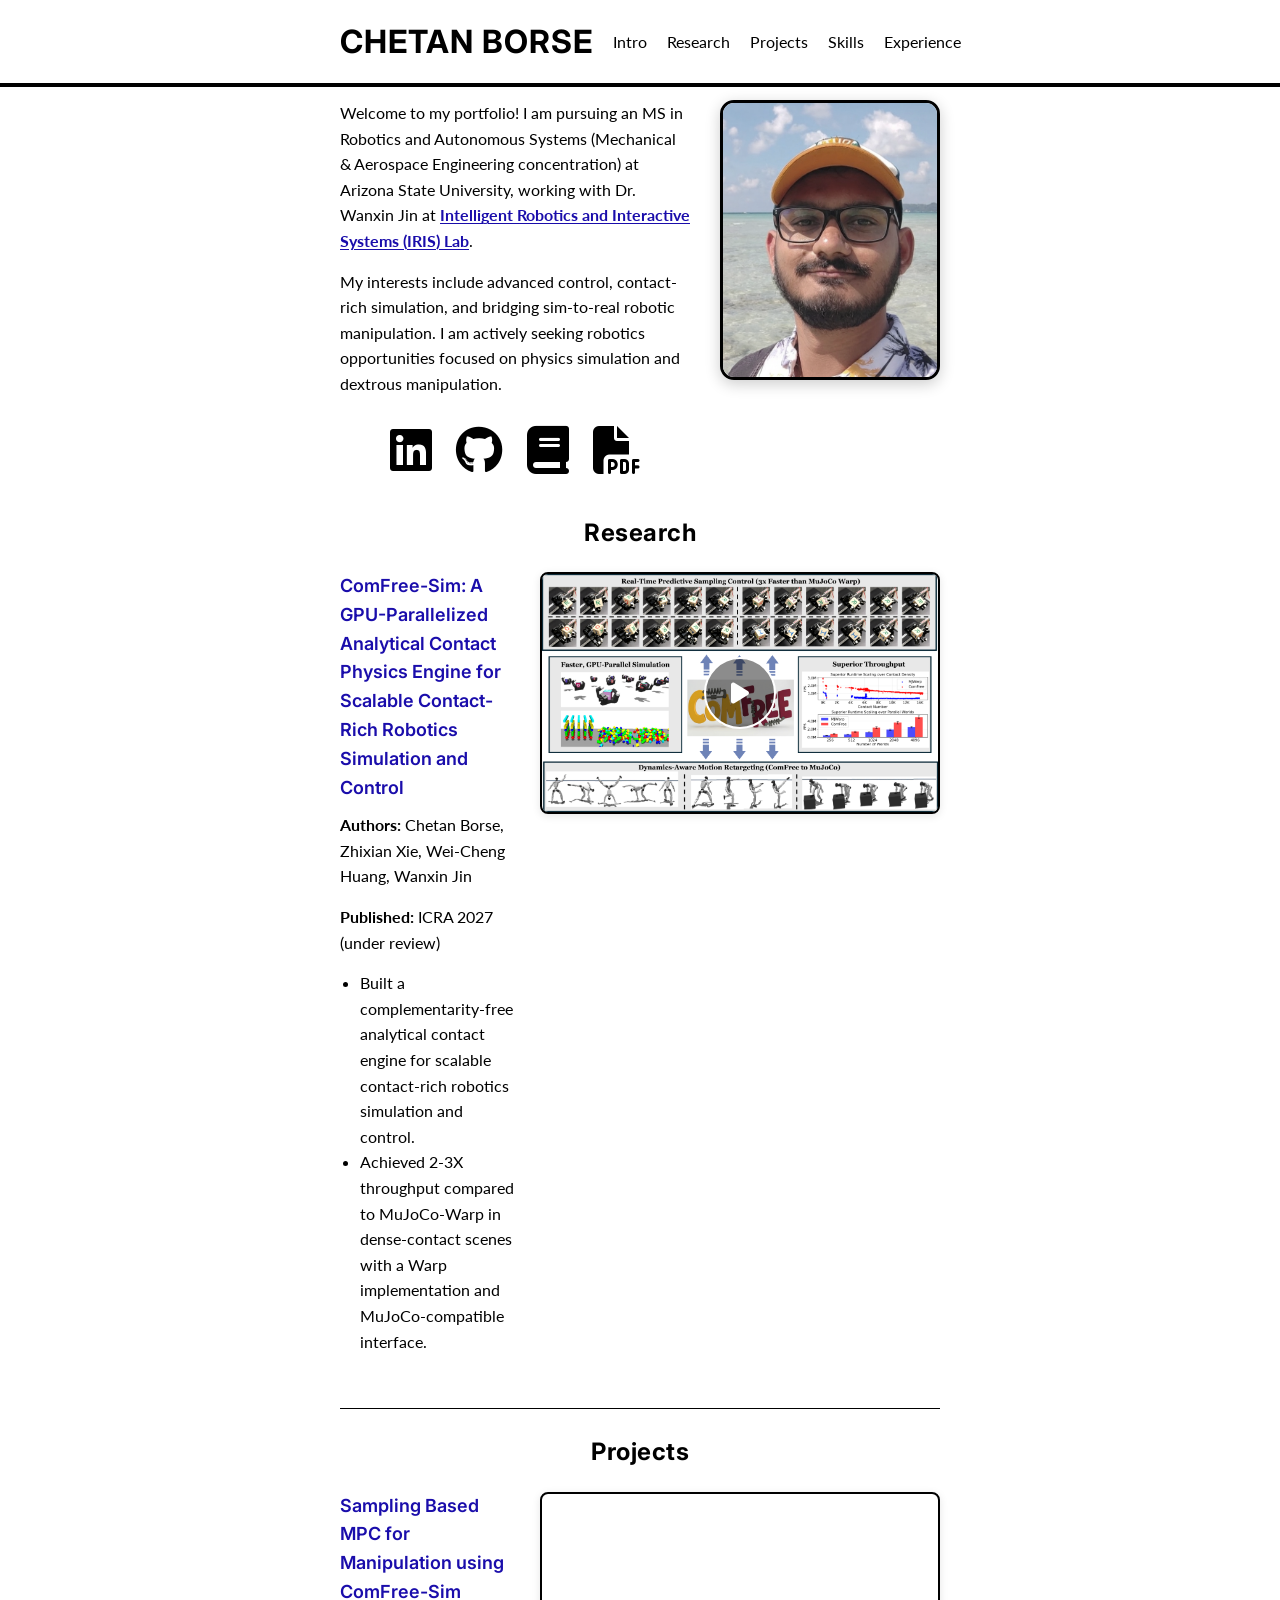
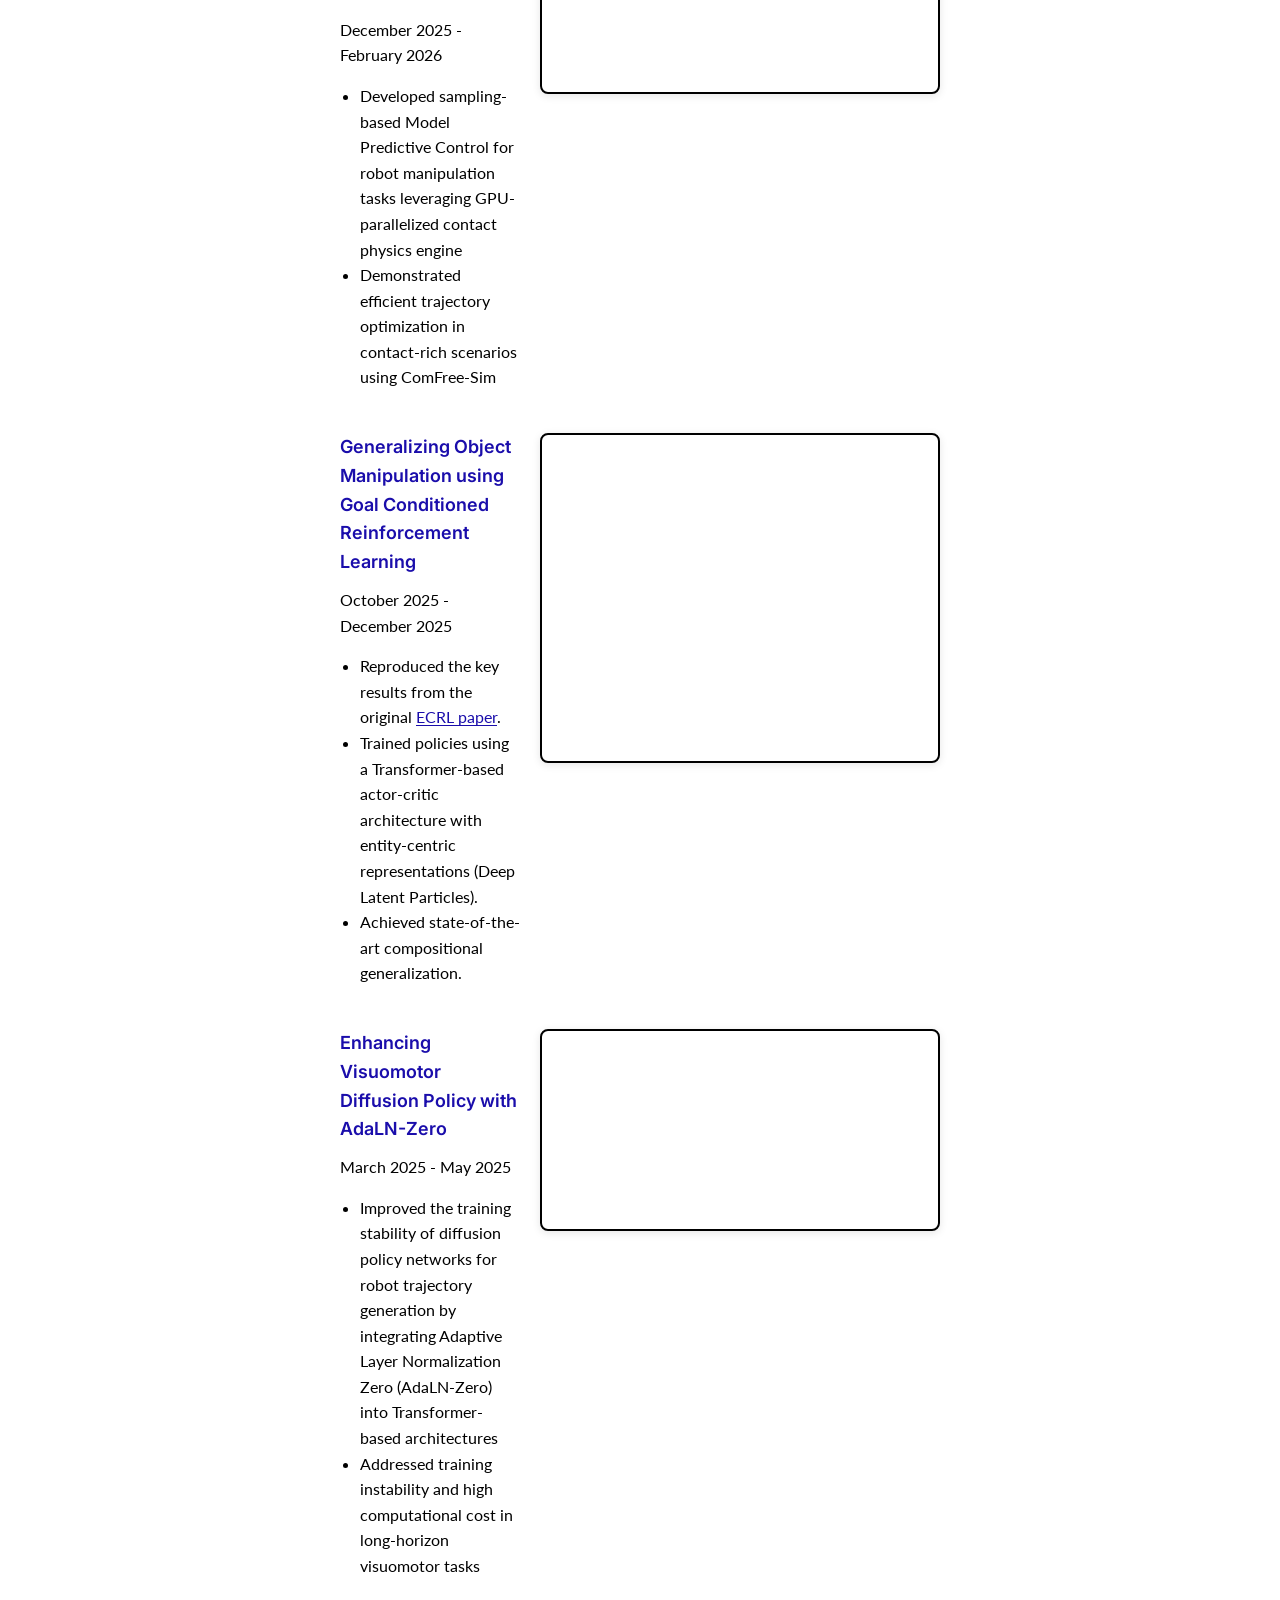
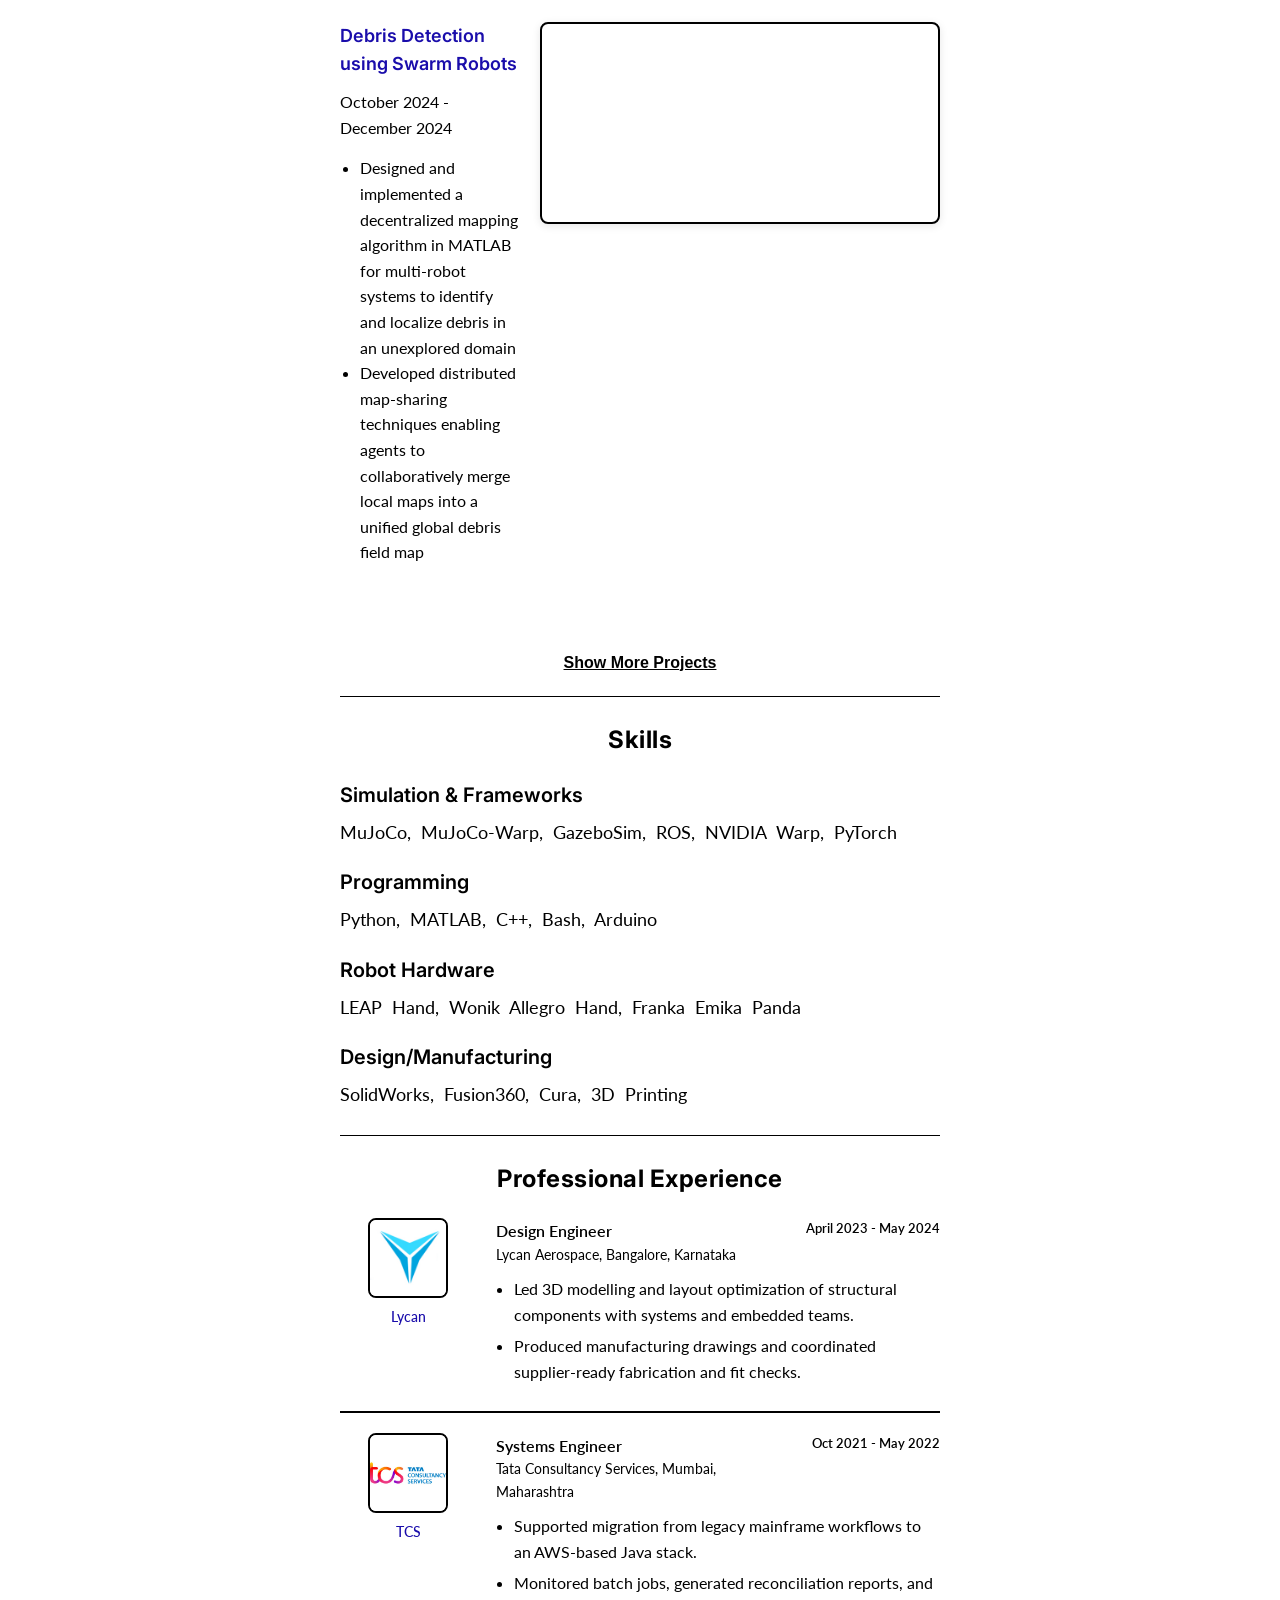
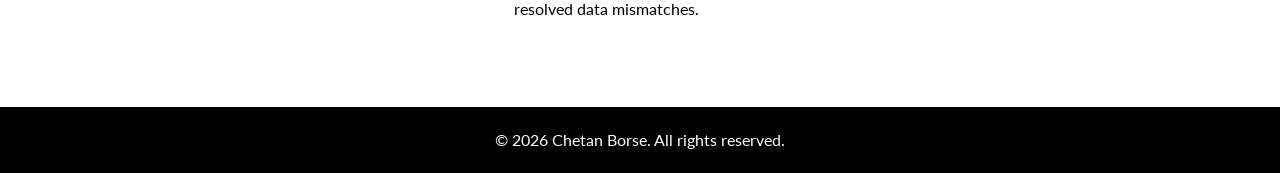
==== commit e01519df: "changed IROS to ICRA" ====
--- a/index.html
+++ b/index.html
@@ -94,7 +94,7 @@
                         <div class="project-content">
                             <h3><a href="https://irislab.tech/comfree-sim/" target="_blank" rel="noopener noreferrer" class="project-title-link">ComFree-Sim: A GPU-Parallelized Analytical Contact Physics Engine for Scalable Contact-Rich Robotics Simulation and Control</a></h3>
                                 <p><strong>Authors:</strong> Chetan Borse, Zhixian Xie, Wei-Cheng Huang, Wanxin Jin</p>
-                                <p><strong>Published:</strong> IROS 2026 (under review)</p>
+                                <p><strong>Published:</strong> ICRA 2027 (under review)</p>
                             <ul>
                                 <li>Built a complementarity-free analytical contact engine for scalable contact-rich robotics simulation and control.</li>
                                 <li>Achieved 2-3X throughput compared to MuJoCo-Warp in dense-contact scenes with a Warp implementation and MuJoCo-compatible interface.</li>
